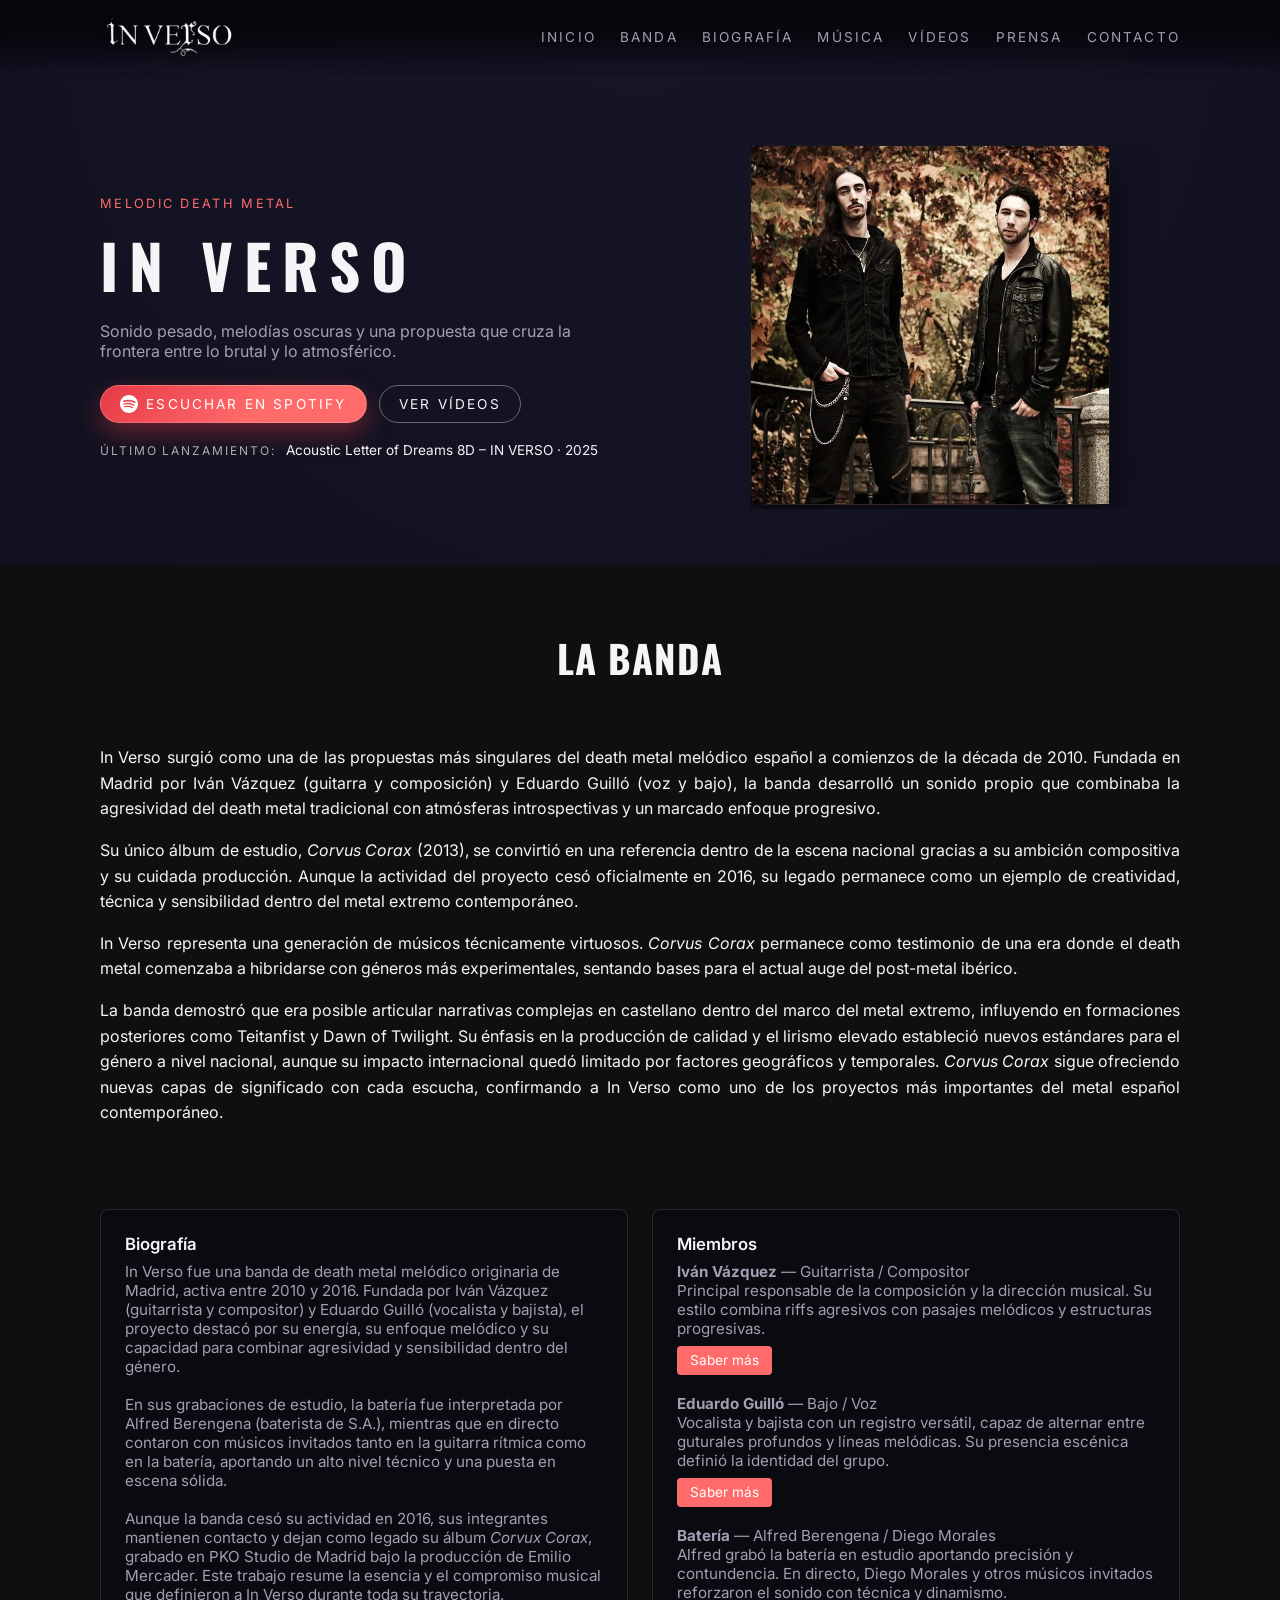
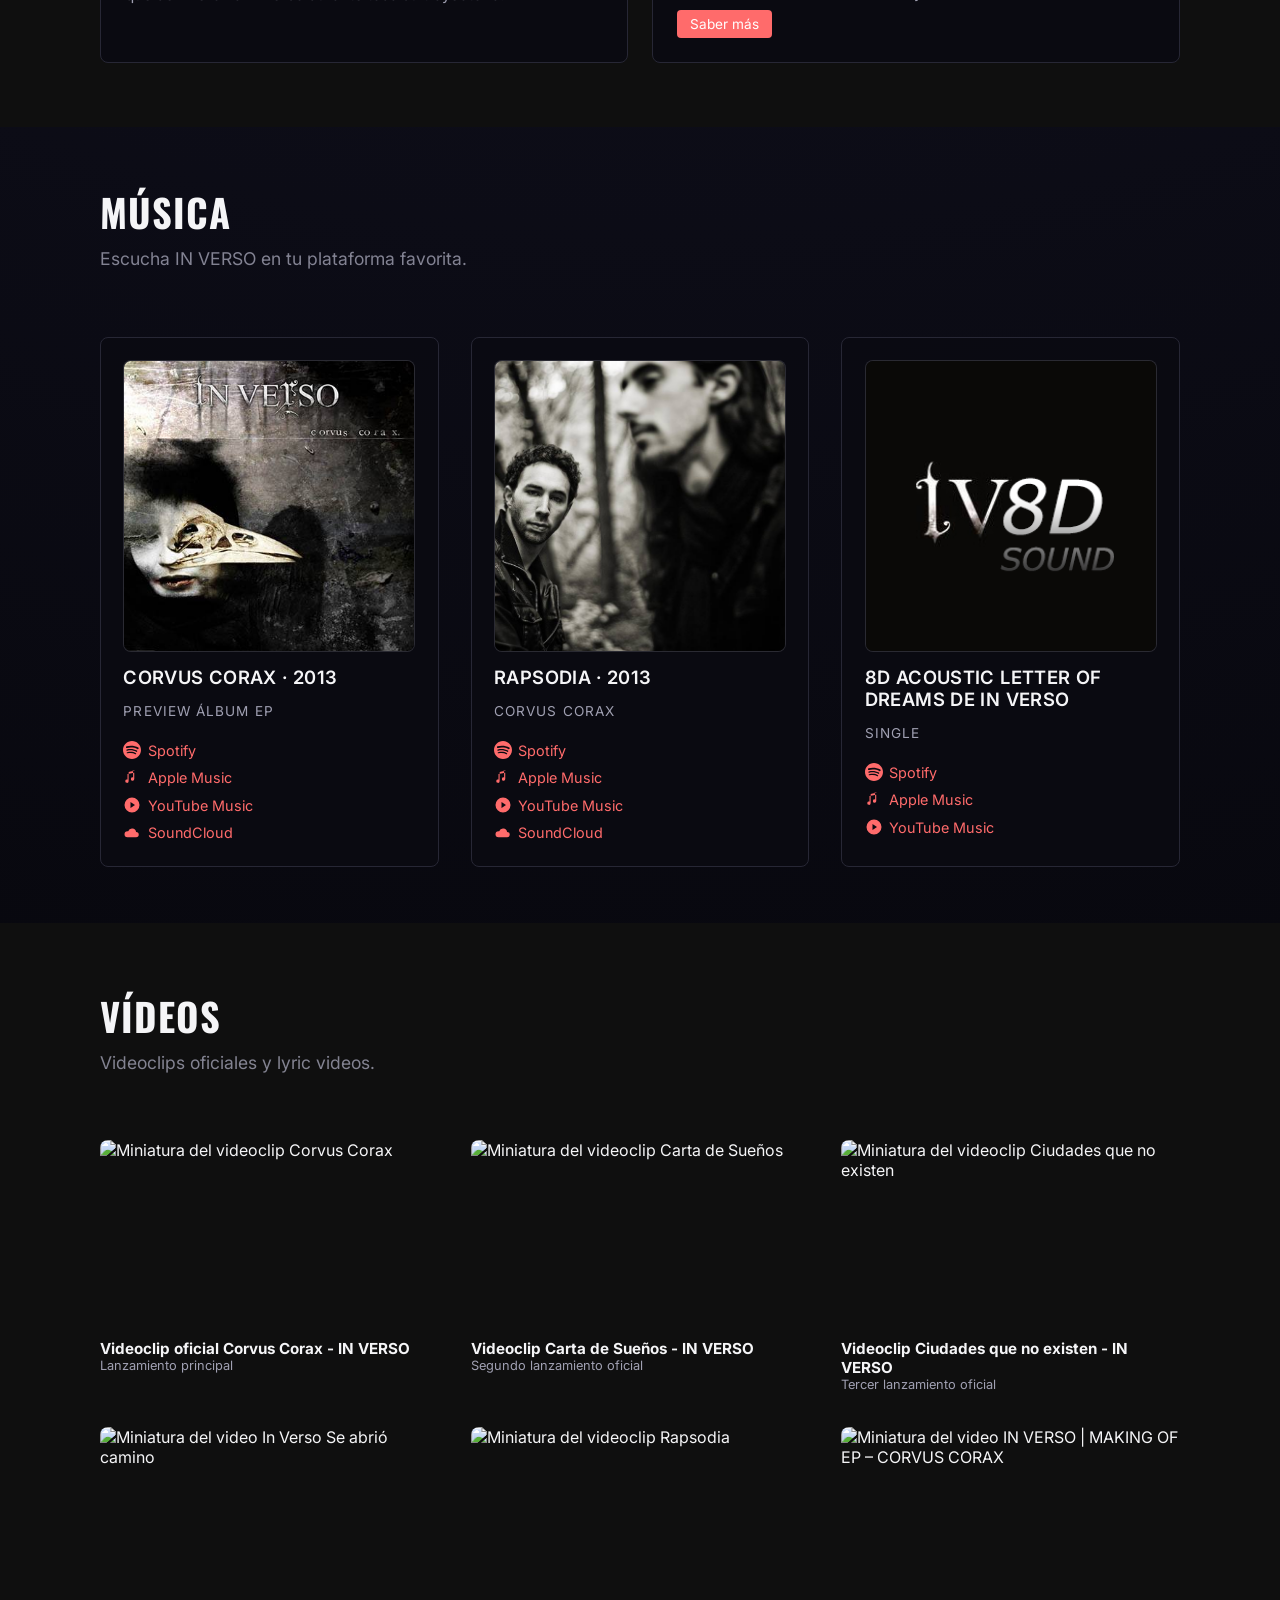
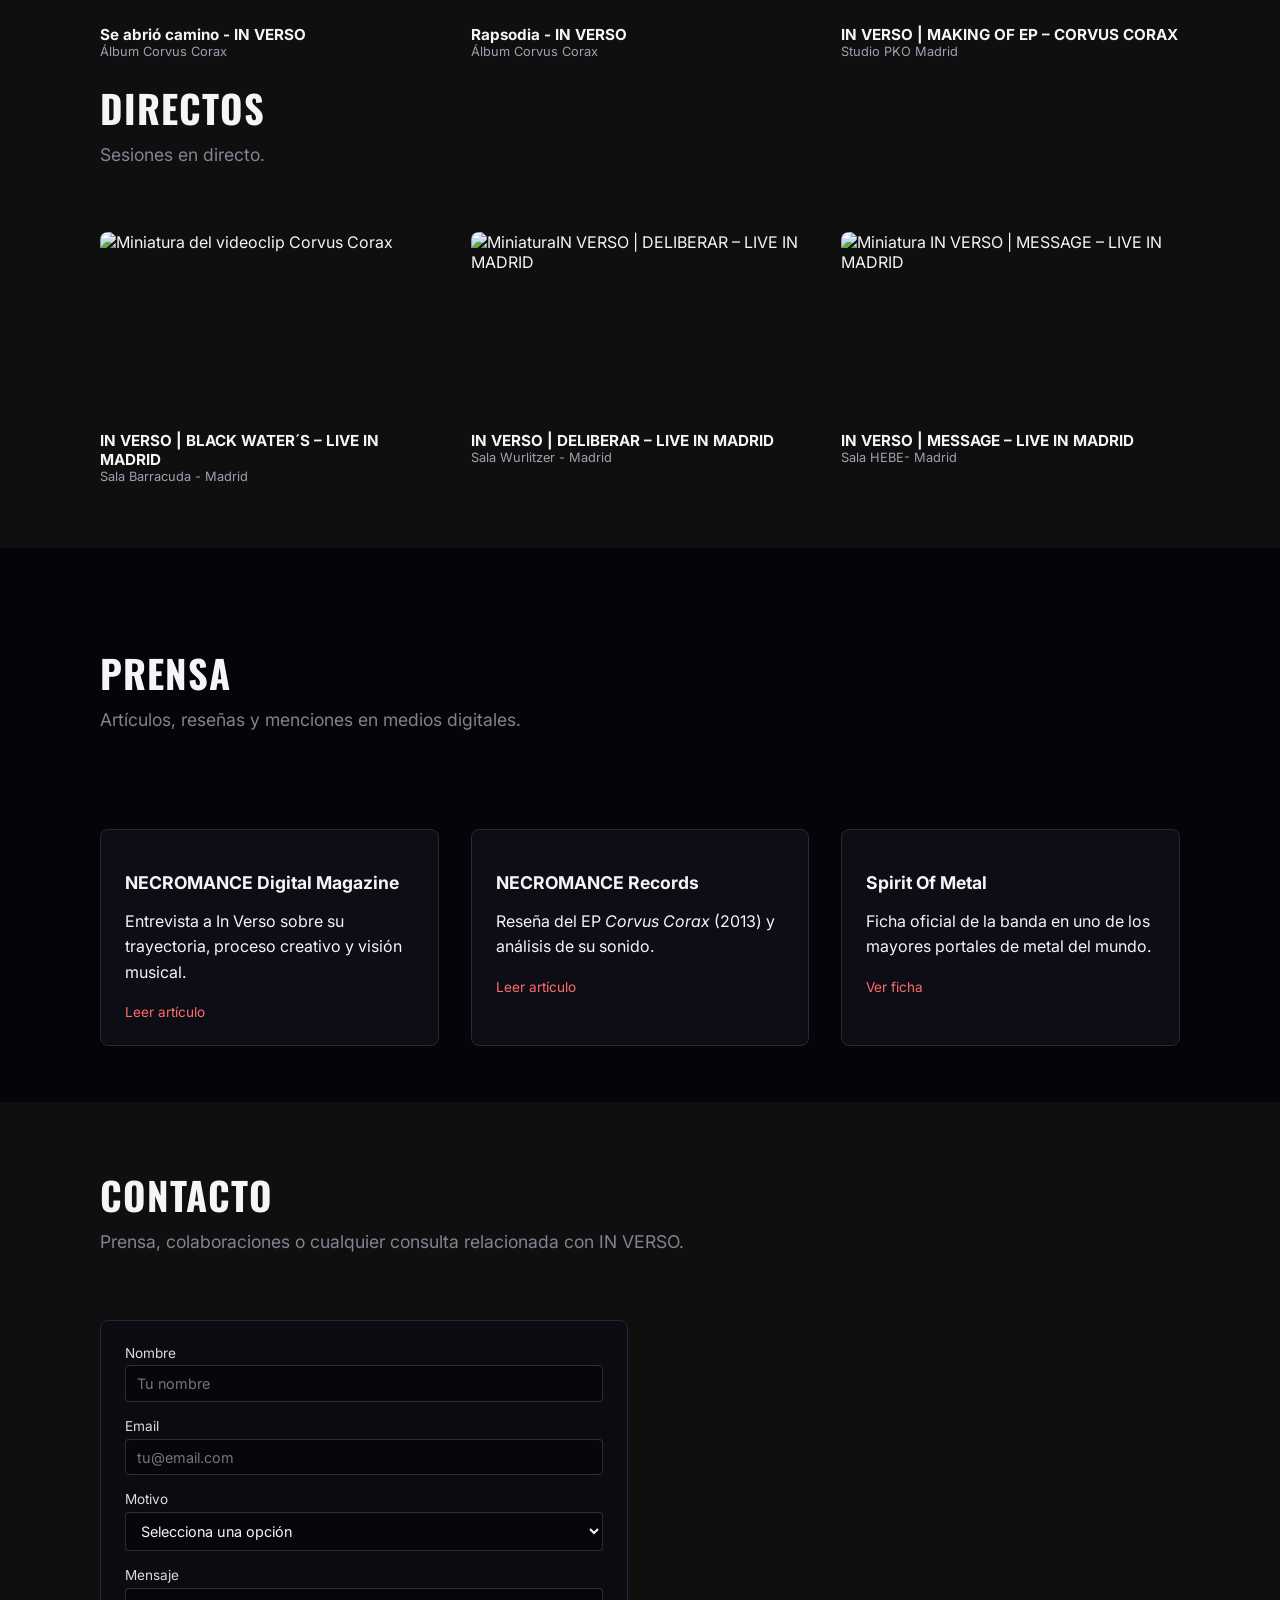
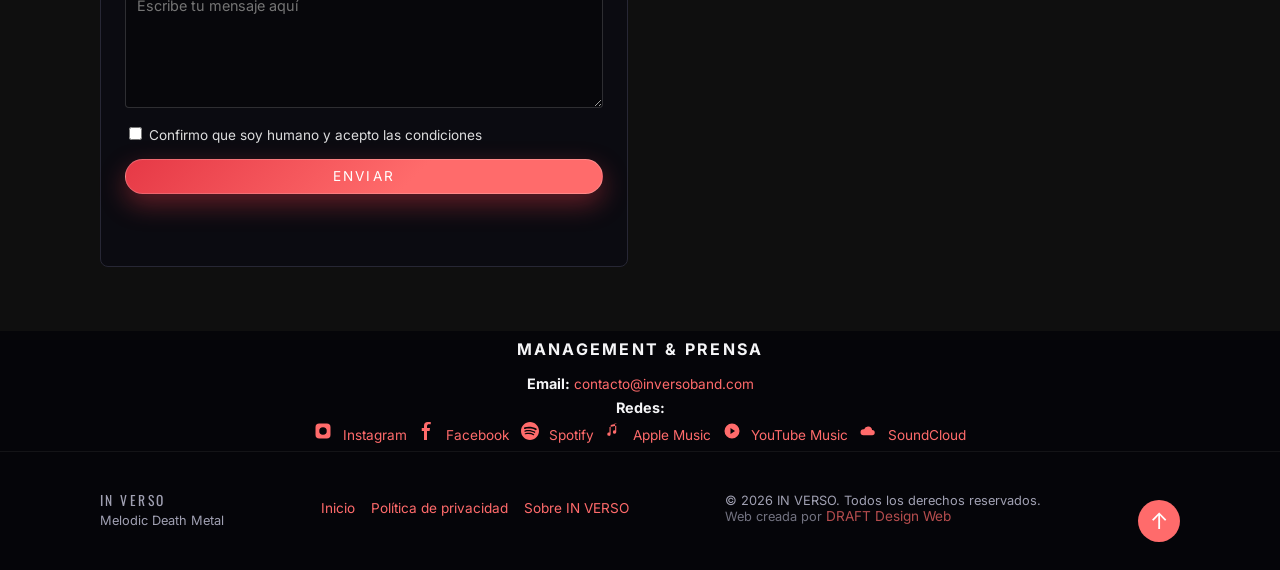
==== index.html @ 2edefed0 "form" ====
<!DOCTYPE html>
<html lang="es">

<head>
  <meta charset="UTF-8" />
  <!-- Favicon -->
  <link rel="icon" type="image/x-icon" href="favicon.ico" />
  <link rel="shortcut icon" href="images/favicon.ico" type="image/x-icon" />

  <meta name="viewport" content="width=device-width, initial-scale=1.0" />
  <title>IN VERSO | Melodic Death Metal</title>
  <meta name="description"
    content="IN VERSO es una banda de melodic death metal. Escucha su música, descubre sus vídeos y conoce a la banda." />

  <link rel="stylesheet" href="css/styles.css" />

  <!-- Fuentes -->
  <link rel="preconnect" href="https://fonts.googleapis.com" />
  <link rel="preconnect" href="https://fonts.gstatic.com" crossorigin />
  <link
    href="https://fonts.googleapis.com/css2?family=Oswald:wght@300;400;600&family=Inter:wght@300;400;500;700&display=swap"
    rel="stylesheet" />
</head>

<body>
  <header class="site-header">
    <div class="container site-header__inner">
      <a href="#top" class="site-header__logo">
        <img src="images/logo.png" alt="IN VERSO Logo" class="site-header__logo-img" />
      </a>

      <nav class="main-nav" aria-label="Navegación principal">
        <button class="main-nav__toggle" aria-expanded="false" aria-label="Abrir menú">
          <span class="main-nav__toggle-line"></span>
          <span class="main-nav__toggle-line"></span>
        </button>
        <ul class="main-nav__list">
          <li><a href="#home" class="main-nav__link">Inicio</a></li>
          <li><a href="#band" class="main-nav__link">Banda</a></li>
          <li><a href="#biografia" class="main-nav__link">Biografía</a></li>
          <li><a href="#music" class="main-nav__link">Música</a></li>
          <li><a href="#media" class="main-nav__link">Vídeos</a></li>
          <li><a href="#prensa" class="main-nav__link">Prensa</a></li>
          <li><a href="#contact" class="main-nav__link">Contacto</a></li>
        </ul>
      </nav>
    </div>
  </header>

  <!--barra de progreso-->
  <div id="progress-bar"></div>

  <main id="top">
    <!-- HERO -->
    <section id="home" class="hero">
      <div class="container hero__inner">
        <div class="hero__content">
          <p class="hero__kicker">Melodic Death Metal</p>
          <h1 class="hero__title">IN VERSO</h1>
          <p class="hero__subtitle">
            Sonido pesado, melodías oscuras y una propuesta que cruza la
            frontera entre lo brutal y lo atmosférico.
          </p>

          <div class="hero__actions">
            <a href="https://open.spotify.com/intl-es/album/3hwivkhpVZwyK7UWO0zmHZ" target="_blank"
              class="btn btn--primary">
              <svg xmlns="http://www.w3.org/2000/svg" width="18" height="18" viewBox="0 0 24 24" fill="currentColor"
                style="margin-right: 8px">
                <path
                  d="M12 0C5.373 0 0 5.373 0 12c0 6.628 5.373 12 12 12s12-5.372 12-12c0-6.627-5.373-12-12-12zm5.485 17.318a.747.747 0 0 1-1.027.248c-2.811-1.72-6.34-2.107-10.508-1.155a.748.748 0 1 1-.33-1.46c4.57-1.034 8.482-.588 11.64 1.32a.747.747 0 0 1 .225 1.047zm1.47-3.259a.935.935 0 0 1-1.285.31c-3.219-1.993-8.13-2.574-11.93-1.41a.935.935 0 1 1-.55-1.79c4.34-1.335 9.78-.695 13.47 1.57a.935.935 0 0 1 .295 1.32zm.13-3.396c-3.74-2.22-10.01-2.427-13.63-1.33a1.12 1.12 0 1 1-.66-2.14c4.19-1.29 11.12-1.04 15.39 1.52a1.12 1.12 0 0 1-1.1 1.95z" />
              </svg>
              Escuchar en Spotify
            </a>

            <a href="#media" class="btn btn--ghost">Ver vídeos</a>
          </div>

          <div class="hero__meta">
            <span class="hero__meta-label">Último lanzamiento:</span>
            <span class="hero__meta-value">Acoustic Letter of Dreams 8D – IN VERSO · 2025</span>
          </div>
        </div>

        <div class="hero__media" style="position: relative; overflow: hidden; display: inline-block">
          <div class="hero__placeholder" style="position: relative; display: inline-block">
            <img src="images/in-verso-corvus-banda.png" alt="Foto de la banda In.Verso Corvus" style="
                  width: 100%;
                  height: auto;
                  display: block;
                  transition: all 0.4s ease;
                  position: relative;
                  z-index: 2;
                " onmouseover="this.style.boxShadow='inset 0 0 120px 40px rgba(255,0,0,0.8)'"
              onmouseout="this.style.boxShadow='none'" />
          </div>
        </div>
      </div>
    </section>

    <!-- BANDA -->
    <section id="band" class="section section--alt">
      <div class="container section__inner">
        <header class="section__header">
          <h2 class="section__title">La banda</h2>
        </header>

        <div class="section__intro">
          <p>
            In Verso surgió como una de las propuestas más singulares del
            death metal melódico español a comienzos de la década de 2010.
            Fundada en Madrid por Iván Vázquez (guitarra y composición) y
            Eduardo Guilló (voz y bajo), la banda desarrolló un sonido propio
            que combinaba la agresividad del death metal tradicional con
            atmósferas introspectivas y un marcado enfoque progresivo.
          </p>

          <p>
            Su único álbum de estudio, <em>Corvus Corax</em> (2013), se
            convirtió en una referencia dentro de la escena nacional gracias a
            su ambición compositiva y su cuidada producción. Aunque la
            actividad del proyecto cesó oficialmente en 2016, su legado
            permanece como un ejemplo de creatividad, técnica y sensibilidad
            dentro del metal extremo contemporáneo.
          </p>

          <p>
            In Verso representa una generación de músicos técnicamente
            virtuosos. <em>Corvus Corax</em> permanece como testimonio de una
            era donde el death metal comenzaba a hibridarse con géneros más
            experimentales, sentando bases para el actual auge del post-metal
            ibérico.
          </p>

          <p>
            La banda demostró que era posible articular narrativas complejas
            en castellano dentro del marco del metal extremo, influyendo en
            formaciones posteriores como Teitanfist y Dawn of Twilight. Su
            énfasis en la producción de calidad y el lirismo elevado
            estableció nuevos estándares para el género a nivel nacional,
            aunque su impacto internacional quedó limitado por factores
            geográficos y temporales. <em>Corvus Corax</em> sigue ofreciendo
            nuevas capas de significado con cada escucha, confirmando a In
            Verso como uno de los proyectos más importantes del metal español
            contemporáneo.
          </p>
        </div>

        <div class="grid grid--2cols">
          <article id="biografia" class="card">
            <h3 class="card__title">Biografía</h3>
            <p class="card__text">
              In Verso fue una banda de death metal melódico originaria de
              Madrid, activa entre 2010 y 2016. Fundada por Iván Vázquez
              (guitarrista y compositor) y Eduardo Guilló (vocalista y
              bajista), el proyecto destacó por su energía, su enfoque
              melódico y su capacidad para combinar agresividad y sensibilidad
              dentro del género.
              <br /><br />
              En sus grabaciones de estudio, la batería fue interpretada por
              Alfred Berengena (baterista de S.A.), mientras que en directo
              contaron con músicos invitados tanto en la guitarra rítmica como
              en la batería, aportando un alto nivel técnico y una puesta en
              escena sólida.
              <br /><br />
              Aunque la banda cesó su actividad en 2016, sus integrantes
              mantienen contacto y dejan como legado su álbum
              <em>Corvux Corax</em>, grabado en PKO Studio de Madrid bajo la
              producción de Emilio Mercader. Este trabajo resume la esencia y
              el compromiso musical que definieron a In Verso durante toda su
              trayectoria.
            </p>
          </article>

          <article class="card">
            <h3 class="card__title">Miembros</h3>
            <ul class="card__list">
              <li>
                <strong>Iván Vázquez</strong> — Guitarrista / Compositor
                <br />
                <span class="card__text">
                  Principal responsable de la composición y la dirección musical. Su estilo combina riffs agresivos con
                  pasajes melódicos y estructuras progresivas.
                </span>
                <br />
                <a href="ivan_vazquez.html" class="btn-member">Saber más</a>
              </li>
              <br />

              <li>
                <strong>Eduardo Guilló</strong> — Bajo / Voz
                <br />
                <span class="card__text">
                  Vocalista y bajista con un registro versátil, capaz de alternar entre guturales profundos y líneas
                  melódicas. Su presencia escénica definió la identidad del grupo.
                </span>
                <br />
                <a href="edu.html" class="btn-member">Saber más</a>
              </li>
              <br />

              <li>
                <strong>Batería</strong> — Alfred Berengena / Diego Morales
                <br />
                <span class="card__text">
                  Alfred grabó la batería en estudio aportando precisión y contundencia. En directo, Diego Morales y
                  otros músicos invitados reforzaron el sonido con técnica y dinamismo.
                </span>
                <br />
                <a href="bateria.html" class="btn-member">Saber más</a>
              </li>

            </ul>
          </article>
        </div>
      </div>
    </section>

    <!-- MÚSICA -->
    <section id="music" class="section">
      <div class="container section__inner">
        <header class="section__header">
          <h2 class="section__title">Música</h2>
          <p class="section__subtitle">
            Escucha IN VERSO en tu plataforma favorita.
          </p>
        </header>

        <div class="grid grid--3cols">
          <article class="release-card">
            <!-- CANCIÓN 1-->
            <div class="release-card__cover">
              <img src="images/portada-corvus-corax- in-verso.jpg" alt="Portada del disco Corvus Corax de IN VERSO" />
            </div>

            <h3 class="release-card__title">Corvus Corax · 2013</h3>
            <p class="release-card__meta">Preview Álbum EP</p>

            <div class="release-card__actions">
              <!-- Spotify -->
              <a href="https://open.spotify.com/intl-es/album/3hwivkhpVZwyK7UWO0zmHZ" class="link" target="_blank">
                <span class="icon-wrapper">
                  <svg class="icon" viewBox="0 0 24 24">
                    <path
                      d="M12 0C5.373 0 0 5.373 0 12c0 6.628 5.373 12 12 12s12-5.372 12-12C24 5.373 18.627 0 12 0zm5.485 17.338a.748.748 0 01-1.03.246c-2.82-1.73-6.36-2.12-10.57-1.17a.75.75 0 11-.32-1.46c4.57-1 8.52-.57 11.66 1.36.36.22.48.69.26 1.02zm1.47-3.26a.94.94 0 01-1.29.31c-3.23-1.99-8.15-2.57-11.94-1.42a.94.94 0 11-.54-1.8c4.3-1.29 9.77-.64 13.39 1.61.44.27.58.85.29 1.3zm.13-3.45c-3.76-2.23-10-2.43-13.63-1.34a1.13 1.13 0 11-.66-2.16c4.2-1.28 11.2-1.04 15.57 1.57a1.13 1.13 0 01-1.28 1.93z" />
                  </svg>
                </span>
                Spotify
              </a>

              <!-- Apple Music -->
              <a href="https://music.apple.com/us/artist/in-verso/1802055087" class="link" target="_blank">
                <span class="icon-wrapper">
                  <svg class="icon" viewBox="0 0 24 24">
                    <path
                      d="M16.365 2.01l-7.5 1.5A1.5 1.5 0 007.5 5v11.25a2.25 2.25 0 11-1.5-2.122V6.75l9-1.8v8.4a2.25 2.25 0 11-1.5-2.122V3.51a1.5 1.5 0 00-1.135-1.5z" />
                  </svg>
                </span>
                Apple Music
              </a>

              <!-- YouTube Music -->
              <a href="https://music.youtube.com/playlist?list=OLAK5uy_kYlCcQ8ymZlp7gZWbULbIE9ZDs91KsW9U" class="link"
                target="_blank">
                <span class="icon-wrapper">
                  <svg class="icon" viewBox="0 0 24 24">
                    <path d="M12 2a10 10 0 100 20 10 10 0 000-20zm-2 6l6 4-6 4V8z" />
                  </svg>
                </span>
                YouTube Music
              </a>

              <!-- SoundCloud -->
              <a href="https://soundcloud.com/grupo_in_verso/in-verso-rapsodia" class="link" target="_blank">
                <span class="icon-wrapper">
                  <svg class="icon" viewBox="0 0 24 24">
                    <path
                      d="M17.5 10.5a3.5 3.5 0 013.5 3.5 3.5 3.5 0 01-3.5 3.5H6a4 4 0 010-8c.3 0 .6.03.9.1A5.5 5.5 0 0117.5 10.5z" />
                  </svg>
                </span>
                SoundCloud
              </a>
            </div>
          </article>

          <article class="release-card">
            <!-- CANCIÓN 2-->
            <div class="release-card__cover">
              <img src="images/ivan-vazquez-eduardo-in-verso.jpg"
                alt="Single Rapsosia del disco Corvus Corax de IN VERSO" />
            </div>

            <h3 class="release-card__title">Rapsodia · 2013</h3>
            <p class="release-card__meta">Corvus Corax</p>

            <div class="release-card__actions">
              <!-- Spotify -->
              <a href="https://open.spotify.com/intl-es/track/4R0SOxxMm6lFeaJ2IMDm3C" class="link" target="_blank">
                <span class="icon-wrapper">
                  <svg class="icon" viewBox="0 0 24 24">
                    <path
                      d="M12 0C5.373 0 0 5.373 0 12c0 6.628 5.373 12 12 12s12-5.372 12-12C24 5.373 18.627 0 12 0zm5.485 17.338a.748.748 0 01-1.03.246c-2.82-1.73-6.36-2.12-10.57-1.17a.75.75 0 11-.32-1.46c4.57-1 8.52-.57 11.66 1.36.36.22.48.69.26 1.02zm1.47-3.26a.94.94 0 01-1.29.31c-3.23-1.99-8.15-2.57-11.94-1.42a.94.94 0 11-.54-1.8c4.3-1.29 9.77-.64 13.39 1.61.44.27.58.85.29 1.3zm.13-3.45c-3.76-2.23-10-2.43-13.63-1.34a1.13 1.13 0 11-.66-2.16c4.2-1.28 11.2-1.04 15.57 1.57a1.13 1.13 0 01-1.28 1.93z" />
                  </svg>
                </span>
                Spotify
              </a>

              <!-- Apple Music -->
              <a href="https://music.apple.com/us/song/rapsodia/1802055892" class="link" target="_blank">
                <span class="icon-wrapper">
                  <svg class="icon" viewBox="0 0 24 24">
                    <path
                      d="M16.365 2.01l-7.5 1.5A1.5 1.5 0 007.5 5v11.25a2.25 2.25 0 11-1.5-2.122V6.75l9-1.8v8.4a2.25 2.25 0 11-1.5-2.122V3.51a1.5 1.5 0 00-1.135-1.5z" />
                  </svg>
                </span>
                Apple Music
              </a>

              <!-- YouTube Music -->
              <a href="https://music.youtube.com/watch?v=m11gH1QtBFE" class="link" target="_blank">
                <span class="icon-wrapper">
                  <svg class="icon" viewBox="0 0 24 24">
                    <path d="M12 2a10 10 0 100 20 10 10 0 000-20zm-2 6l6 4-6 4V8z" />
                  </svg>
                </span>
                YouTube Music
              </a>

              <!-- SoundCloud -->
              <a href="https://soundcloud.com/grupo_in_verso/in-verso-rapsodia" class="link" target="_blank">
                <span class="icon-wrapper">
                  <svg class="icon" viewBox="0 0 24 24">
                    <path
                      d="M17.5 10.5a3.5 3.5 0 013.5 3.5 3.5 3.5 0 01-3.5 3.5H6a4 4 0 010-8c.3 0 .6.03.9.1A5.5 5.5 0 0117.5 10.5z" />
                  </svg>
                </span>
                SoundCloud
              </a>
            </div>
          </article>

          <article class="release-card">
            <!-- CANCIÓN 3-->
            <div class="release-card__cover">
              <img src="images/iv_logo8d.png" alt="Portada del single 8D Acoustic Letter of Dreams de IN VERSO" />
            </div>

            <h3 class="release-card__title">
              8D Acoustic Letter of Dreams de IN VERSO
            </h3>
            <p class="release-card__meta">Single</p>

            <div class="release-card__actions">
              <!-- Spotify -->
              <a href="https://open.spotify.com/intl-es/track/75C3pSkxLBH7tBHppgAuDI" class="link" target="_blank">
                <span class="icon-wrapper">
                  <svg class="icon" viewBox="0 0 24 24">
                    <path
                      d="M12 0C5.373 0 0 5.373 0 12c0 6.628 5.373 12 12 12s12-5.372 12-12C24 5.373 18.627 0 12 0zm5.485 17.338a.748.748 0 01-1.03.246c-2.82-1.73-6.36-2.12-10.57-1.17a.75.75 0 11-.32-1.46c4.57-1 8.52-.57 11.66 1.36.36.22.48.69.26 1.02zm1.47-3.26a.94.94 0 01-1.29.31c-3.23-1.99-8.15-2.57-11.94-1.42a.94.94 0 11-.54-1.8c4.3-1.29 9.77-.64 13.39 1.61.44.27.58.85.29 1.3zm.13-3.45c-3.76-2.23-10-2.43-13.63-1.34a1.13 1.13 0 11-.66-2.16c4.2-1.28 11.2-1.04 15.57 1.57a1.13 1.13 0 01-1.28 1.93z" />
                  </svg>
                </span>
                Spotify
              </a>

              <!-- Apple Music -->
              <a href="https://music.apple.com/us/song/carta-de-sue%C3%B1os-acoustic-bonus-track/1802055900"
                class="link" target="_blank">
                <span class="icon-wrapper">
                  <svg class="icon" viewBox="0 0 24 24">
                    <path
                      d="M16.365 2.01l-7.5 1.5A1.5 1.5 0 007.5 5v11.25a2.25 2.25 0 11-1.5-2.122V6.75l9-1.8v8.4a2.25 2.25 0 11-1.5-2.122V3.51a1.5 1.5 0 00-1.135-1.5z" />
                  </svg>
                </span>
                Apple Music
              </a>

              <!-- YouTube Music -->
              <a href="https://music.youtube.com/watch?v=lQgCdeG4YuA" class="link" target="_blank">
                <span class="icon-wrapper">
                  <svg class="icon" viewBox="0 0 24 24">
                    <path d="M12 2a10 10 0 100 20 10 10 0 000-20zm-2 6l6 4-6 4V8z" />
                  </svg>
                </span>
                YouTube Music
              </a>
            </div>
          </article>
        </div>
      </div>
    </section>

    <!-- VÍDEOS -->
    <section id="media" class="section section--alt">
      <div class="container section__inner">
        <header class="section__header">
          <h2 class="section__title">Vídeos</h2>
          <p class="section__subtitle">
            Videoclips oficiales y lyric videos.
          </p>
        </header>

        <div class="grid grid--3cols">
          <!-- Videoclip 1 -->
          <article class="video-card">
            <div class="video-card__thumb">
              <a href="https://www.youtube.com/watch?v=Hf5fUL0aB7c" target="_blank">
                <img src="https://img.youtube.com/vi/Hf5fUL0aB7c/hqdefault.jpg"
                  alt="Miniatura del videoclip Corvus Corax" class="video-thumb__image" />
              </a>
            </div>
            <h3 class="video-card__title">
              Videoclip oficial Corvus Corax - IN VERSO
            </h3>
            <p class="video-card__meta">Lanzamiento principal</p>
          </article>

          <!-- Videoclip 2 -->
          <article class="video-card">
            <div class="video-card__thumb">
              <a href="https://www.youtube.com/watch?v=XZCoJOVBIs0" target="_blank">
                <img src="https://img.youtube.com/vi/XZCoJOVBIs0/hqdefault.jpg"
                  alt="Miniatura del videoclip Carta de Sueños" class="video-thumb__image" />
              </a>
            </div>
            <h3 class="video-card__title">
              Videoclip Carta de Sueños - IN VERSO
            </h3>
            <p class="video-card__meta">Segundo lanzamiento oficial</p>
          </article>

          <!-- Videoclip 3 -->
          <article class="video-card">
            <div class="video-card__thumb">
              <a href="https://www.youtube.com/watch?v=lThHrQ-2cNI" target="_blank">
                <img src="https://img.youtube.com/vi/lThHrQ-2cNI/hqdefault.jpg"
                  alt="Miniatura del videoclip Ciudades que no existen" class="video-thumb__image" />
              </a>
            </div>
            <h3 class="video-card__title">
              Videoclip Ciudades que no existen - IN VERSO
            </h3>
            <p class="video-card__meta">Tercer lanzamiento oficial</p>
          </article>
        </div>


        <div class="grid grid--3cols">
          <!-- Videoclip 4 -->
          <article class="video-card">
            <div class="video-card__thumb">
              <a href="https://youtu.be/d7vHeMxbZQ4" target="_blank">
                <img src="https://img.youtube.com/vi/d7vHeMxbZQ4/hqdefault.jpg"
                  alt="Miniatura del video In Verso Se abrió camino" class="video-thumb__image" />
              </a>
            </div>
            <h3 class="video-card__title">
              Se abrió camino - IN VERSO
            </h3>
            <p class="video-card__meta">Álbum Corvus Corax</p>
          </article>

          <!-- Videoclip 5 -->
          <article class="video-card">
            <div class="video-card__thumb">
              <a href="https://youtu.be/s47f_G9g20c" target="_blank">
                <img src="https://img.youtube.com/vi/s47f_G9g20c/hqdefault.jpg" alt="Miniatura del videoclip Rapsodia"
                  class="video-thumb__image" />
              </a>
            </div>
            <h3 class="video-card__title">
              Rapsodia - IN VERSO
            </h3>
            <p class="video-card__meta">Álbum Corvus Corax</p>
          </article>

          <!-- Videoclip 6 -->
          <article class="video-card">
            <div class="video-card__thumb">
              <a href="https://youtu.be/LtADXBo4yps" target="_blank">
                <img src="https://img.youtube.com/vi/LtADXBo4yps/hqdefault.jpg"
                  alt="Miniatura del video IN VERSO | MAKING OF EP – CORVUS CORAX" class="video-thumb__image" />
              </a>
            </div>
            <h3 class="video-card__title">
              IN VERSO | MAKING OF EP – CORVUS CORAX
            </h3>
            <p class="video-card__meta">Studio PKO Madrid</p>
          </article>
        </div>



      </div>

      <br>
      <div class="container section__inner">
        <header class="section__header">
          <h2 class="section__title">Directos</h2>
          <p class="section__subtitle">
            Sesiones en directo.
          </p>
        </header>

        <div class="grid grid--3cols">
          <!-- Directo 1 -->
          <article class="video-card">
            <div class="video-card__thumb">
              <a href="https://youtu.be/bD2fxv6Fbyg" target="_blank">
                <img src="https://img.youtube.com/vi/bD2fxv6Fbyg/hqdefault.jpg"
                  alt="Miniatura del videoclip Corvus Corax" class="video-thumb__image" />
              </a>
            </div>
            <h3 class="video-card__title">
              IN VERSO | BLACK WATER´S – LIVE IN MADRID
            </h3>
            <p class="video-card__meta">Sala Barracuda - Madrid</p>
          </article>

          <!-- Directo 2 -->
          <article class="video-card">
            <div class="video-card__thumb">
              <a href="https://youtu.be/FqiDmPvHDBk" target="_blank">
                <img src="https://img.youtube.com/vi/FqiDmPvHDBk/hqdefault.jpg"
                  alt="MiniaturaIN VERSO | DELIBERAR – LIVE IN MADRID" class="video-thumb__image" />
              </a>
            </div>
            <h3 class="video-card__title">
              IN VERSO | DELIBERAR – LIVE IN MADRID
            </h3>
            <p class="video-card__meta">Sala Wurlitzer - Madrid</p>
          </article>

          <!-- Videoclip 3 -->
          <article class="video-card">
            <div class="video-card__thumb">
              <a href="https://youtu.be/hR7BsNbzYKU" target="_blank">
                <img src="https://img.youtube.com/vi/hR7BsNbzYKU/hqdefault.jpg"
                  alt="Miniatura IN VERSO | MESSAGE – LIVE IN MADRID" class="video-thumb__image" />
              </a>
            </div>
            <h3 class="video-card__title">
              IN VERSO | MESSAGE – LIVE IN MADRID
            </h3>
            <p class="video-card__meta">Sala HEBE- Madrid</p>
          </article>
        </div>
      </div>

    </section>

    <BR></BR>

    <!-- PRENSA -->
    <section id="prensa" class="section">
      <div class="container section__inner">

        <header class="section__header">
          <h2 class="section__title">Prensa</h2>
          <p class="section__subtitle">
            Artículos, reseñas y menciones en medios digitales.
          </p>
        </header>

        <div class="press-list">

          <article class="press-item">
            <h3 class="press-item__title">NECROMANCE Digital Magazine</h3>
            <p class="press-item__text">
              Entrevista a In Verso sobre su trayectoria, proceso creativo y visión musical.
            </p>
            <a href="https://necromance.eu/in-verso-esp-entrevista/" target="_blank" class="link">
              Leer artículo
            </a>
          </article>

          <article class="press-item">
            <h3 class="press-item__title">NECROMANCE Records</h3>
            <p class="press-item__text">
              Reseña del EP <em>Corvus Corax</em> (2013) y análisis de su sonido.
            </p>
            <a href="https://necromance.eu/in-verso-esp-corvus-corax-cd-ep-2013-autofinanciado/" target="_blank"
              class="link">
              Leer artículo
            </a>
          </article>

          <article class="press-item">
            <h3 class="press-item__title">Spirit Of Metal</h3>
            <p class="press-item__text">
              Ficha oficial de la banda en uno de los mayores portales de metal del mundo.
            </p>
            <a href="https://www.spirit-of-metal.com/es/band/In_Verso" target="_blank" class="link">
              Ver ficha
            </a>
          </article>

        </div>

      </div>
    </section>


    <!-- CONTACTO -->
    <section id="contact" class="section section--alt">
      <div class="container section__inner">
        <header class="section__header">
          <h2 class="section__title">Contacto</h2>
          <p class="section__subtitle">
            Prensa, colaboraciones o cualquier consulta relacionada con IN VERSO.
          </p>
        </header>

        <div class="grid grid--2cols">

          <!-- COLUMNA 1: FORMULARIO -->
          <form id="contact-form" class="form" onsubmit="event.preventDefault(); sendEmailJS();">

            <!-- Honeypot real -->
            <input type="text" name="website" id="website" style="display:none !important">

            <!-- Campo anti‑bot JS (nombre corregido) -->
            <input type="hidden" id="human-check" name="human_check" />

            <div class="form__group">
              <label for="name" class="form__label">Nombre</label>
              <input type="text" id="name" name="from_name" class="form__input" placeholder="Tu nombre" required />
            </div>

            <div class="form__group">
              <label for="email" class="form__label">Email</label>
              <input type="email" id="email" name="from_email" class="form__input" placeholder="tu@email.com"
                required />
            </div>

            <div class="form__group">
              <label for="reason" class="form__label">Motivo</label>
              <select id="reason" name="reason" class="form__input">
                <option value="">Selecciona una opción</option>
                <option value="Prensa / Media">Prensa / Media</option>
                <option value="Colaboraciones">Colaboraciones</option>
                <option value="Otros">Otros</option>
              </select>
            </div>

            <div class="form__group">
              <label for="message" class="form__label">Mensaje</label>
              <textarea id="message" name="message" class="form__input form__input--textarea" rows="4"
                placeholder="Escribe tu mensaje aquí"></textarea>
            </div>

            <!-- CHECKBOX HUMANO -->
            <div class="form__group">
              <label class="form__label">
                <input type="checkbox" id="human-verify" name="human_verify" required />
                Confirmo que soy humano y acepto las condiciones
              </label>
            </div>

            <button type="submit" class="btn btn--primary">Enviar</button>
            <p id="form-message" class="form-message"></p>
          </form>

          <!-- EMAILJS -->
          <script src="https://cdn.emailjs.com/dist/email.min.js"></script>

          <!-- reCAPTCHA v3 -->
          <script
            src="https://www.google.com/recaptcha/api.js?render=6LfSJ_4sAAAAANVq0GMaam5SbRum9gNCoyqgChmU"></script>

          <script>
            // Inicializar EmailJS con tu PUBLIC KEY
            emailjs.init("epS2IDJP9nJDy8mkB");

            // Activar campo anti‑bot JS
            document.getElementById("human-check").value = "ok";

            function sendEmailJS() {
              const form = document.getElementById("contact-form");
              const msg = document.getElementById("form-message");
              const submitBtn = form.querySelector('button[type="submit"]');

              // Honeypot
              if (form.website.value !== "") return;

              // JS anti-bot
              if (form["human_check"].value !== "ok") return;

              // Checkbox humano
              if (!document.getElementById("human-verify").checked) {
                msg.textContent = "Debes confirmar que eres humano.";
                msg.style.color = "red";
                return;
              }

              submitBtn.disabled = true;
              submitBtn.textContent = "Validando...";
              msg.textContent = "";

              // Ejecutar reCAPTCHA v3
              grecaptcha.ready(function () {
                grecaptcha.execute("6LfSJ_4sAAAAANVq0GMaam5SbRum9gNCoyqgChmU", { action: "submit" })
                  .then(function (token) {

                    // Añadir token al formulario
                    let tokenInput = form.querySelector('input[name="g-recaptcha-response"]');
                    if (!tokenInput) {
                      tokenInput = document.createElement("input");
                      tokenInput.type = "hidden";
                      tokenInput.name = "g-recaptcha-response";
                      form.appendChild(tokenInput);
                    }
                    tokenInput.value = token;

                    // Enviar EmailJS
                    submitBtn.textContent = "Enviando...";

                    emailjs.sendForm("service_1yyeych", "template_wa8llkc", form)
                      .then(() => {
                        msg.textContent = "Mensaje enviado correctamente. ¡Gracias!";
                        msg.style.color = "green";
                        form.reset();
                        submitBtn.disabled = false;
                        submitBtn.textContent = "Enviar";

                        // Reactivar campo anti‑bot
                        document.getElementById("human-check").value = "ok";
                      })
                      .catch(() => {
                        msg.textContent = "Ha ocurrido un error al enviar el mensaje.";
                        msg.style.color = "red";
                        submitBtn.disabled = false;
                        submitBtn.textContent = "Enviar";
                      });
                  });
              });
            }
          </script>



        </div>
      </div>
    </section>




    <div class="contact-info">
      <h3 class="contact-info__title">Management &amp; prensa</h3>

      <p class="contact-info__item">
        <strong>Email:</strong>
        <a href="mailto:contacto@inversoband.com" class="link">contacto@inversoband.com</a>
      </p>

      <p class="contact-info__item"><strong>Redes:</strong></p>

      <ul class="contact-info__social">
        <!-- Instagram -->
        <li>
          <a href="https://www.instagram.com/inversodeathmetalband/" class="link" target="_blank">
            <span class="icon-wrapper">
              <svg class="icon" viewBox="0 0 24 24">
                <path
                  d="M7 2h10a5 5 0 015 5v10a5 5 0 01-5 5H7a5 5 0 01-5-5V7a5 5 0 015-5zm5 5a5 5 0 100 10 5 5 0 000-10zm6.5-.75a1.25 1.25 0 11-2.5 0 1.25 1.25 0 012.5 0z" />
              </svg>
            </span>
            Instagram
          </a>
        </li>

        <!-- Facebook -->
        <li>
          <a href="https://www.facebook.com/INVERSOBAND/" class="link" target="_blank">
            <span class="icon-wrapper">
              <svg class="icon" viewBox="0 0 24 24">
                <path d="M13 3h4V0h-4a5 5 0 00-5 5v3H5v4h3v12h4V12h3.5l.5-4H12V5a1 1 0 011-1z" />
              </svg>
            </span>
            Facebook
          </a>
        </li>

        <!-- Spotify -->
        <li>
          <a href="https://open.spotify.com/intl-es/album/3hwivkhpVZwyK7UWO0zmHZ" class="link" target="_blank">
            <span class="icon-wrapper">
              <svg class="icon" viewBox="0 0 24 24">
                <path
                  d="M12 0C5.37 0 0 5.37 0 12s5.37 12 12 12 12-5.37 12-12S18.63 0 12 0zm5.52 17.35a.75.75 0 01-1.03.25c-2.82-1.73-6.37-2.12-10.57-1.17a.75.75 0 11-.32-1.46c4.57-1.01 8.52-.57 11.66 1.36.36.22.48.69.26 1.02zm1.47-3.26a.94.94 0 01-1.29.31c-3.23-1.99-8.15-2.57-11.94-1.42a.94.94 0 11-.54-1.8c4.3-1.29 9.77-.64 13.39 1.61.44.27.58.85.29 1.3zm.13-3.45c-3.76-2.23-10-2.43-13.63-1.34a1.13 1.13 0 11-.66-2.16c4.2-1.28 11.2-1.04 15.57 1.57a1.13 1.13 0 01-1.28 1.93z" />
              </svg>
            </span>
            Spotify
          </a>
        </li>

        <!-- Apple Music -->
        <li>
          <a href="https://music.apple.com/us/artist/in-verso/1802055087" class="link" target="_blank">
            <span class="icon-wrapper">
              <svg class="icon" viewBox="0 0 24 24">
                <path
                  d="M16.365 2.01l-7.5 1.5A1.5 1.5 0 007.5 5v11.25a2.25 2.25 0 11-1.5-2.122V6.75l9-1.8v8.4a2.25 2.25 0 11-1.5-2.122V3.51a1.5 1.5 0 00-1.135-1.5z" />
              </svg>
            </span>
            Apple Music
          </a>
        </li>

        <!-- YouTube Music -->
        <li>
          <a href="https://music.youtube.com/playlist?list=OLAK5uy_kYlCcQ8ymZlp7gZWbULbIE9ZDs91KsW9U" class="link"
            target="_blank">
            <span class="icon-wrapper">
              <svg class="icon" viewBox="0 0 24 24">
                <path d="M12 2a10 10 0 100 20 10 10 0 000-20zm-2 6l6 4-6 4V8z" />
              </svg>
            </span>
            YouTube Music
          </a>
        </li>

        <!-- SoundCloud -->
        <li>
          <a href="https://soundcloud.com/grupo_in_verso/in-verso-rapsodia" class="link" target="_blank">
            <span class="icon-wrapper">
              <svg class="icon" viewBox="0 0 24 24">
                <path
                  d="M17.5 10.5a3.5 3.5 0 013.5 3.5 3.5 3.5 0 01-3.5 3.5H6a4 4 0 010-8c.3 0 .6.03.9.1A5.5 5.5 0 0117.5 10.5z" />
              </svg>
            </span>
            SoundCloud
          </a>
        </li>
      </ul>
    </div>
    </div>
    </div>
    </section>
  </main>

  <!-- FOOTER -->
  <footer class="site-footer">
    <div class="container site-footer__inner">
      <a href="#top" class="site-footer__brand site-footer__brand--link">
        <span class="site-footer__logo">IN VERSO</span>
        <span class="site-footer__meta">Melodic Death Metal</span>
      </a>

      <div class="site-footer__links">
        <a href="#top" class="link">Inicio</a>
        <a href="privacidad.html" class="link">Política de privacidad</a>
        <a href="sobre-in-verso.html" class="link">Sobre IN VERSO</a>
      </div>

      <div class="site-footer__copy">
        © <span id="year"></span> IN VERSO. Todos los derechos reservados.
        <br />
        <small class="site-footer__credits">
          Web creada por
          <a href="https://draftdesignweb.com" class="link" target="_blank">
            DRAFT Design Web
          </a>
        </small>
      </div>
      <!-- BOTÓN SUBIR ARRIBA --> <a href="#top" class="back-to-top" aria-label="Subir arriba"> ↑ </a>
    </div>
  </footer>

  <!-- SCRIPT -->
  <script>
    document.getElementById("year").textContent = new Date().getFullYear();

    const navToggle = document.querySelector(".main-nav__toggle");
    const navList = document.querySelector(".main-nav__list");

    if (navToggle && navList) {
      navToggle.addEventListener("click", () => {
        const expanded = navToggle.getAttribute("aria-expanded") === "true";
        navToggle.setAttribute("aria-expanded", String(!expanded));
        navList.classList.toggle("main-nav__list--open");
      });
    }
  </script>

  <!--barra de progreso-->
  <script>
    window.addEventListener("scroll", () => {
      const scrollTop = window.scrollY;
      const docHeight = document.body.scrollHeight - window.innerHeight;
      const progress = (scrollTop / docHeight) * 100;
      document.getElementById("progress-bar").style.width = progress + "%";
    });
  </script>

</body>

</html>
---- css/styles.css ----
/* 
   ============================
   Variables y configuración
   ============================
*/

:root {
  /* Colores base */
  --color-bg: #050509;
  --color-bg-alt: #0b0b12;
  --color-surface: #15151f;
  --color-accent: #e63946;
  --color-accent-soft: #ff6b6b;
  --color-border: #272735;
  --color-text: #f5f5f7;
  --color-text-muted: #a0a0b2;

  /* Tipografía */
  --font-sans:
    "Inter", system-ui, -apple-system, BlinkMacSystemFont, "Segoe UI",
    sans-serif;
  --font-display: "Oswald", system-ui, sans-serif;

  /* Layout */
  --container-width: 1120px;
  --spacing-xs: 0.5rem;
  --spacing-sm: 0.75rem;
  --spacing-md: 1.25rem;
  --spacing-lg: 2rem;
  --spacing-xl: 3.5rem;

  /* Bordes y sombras */
  --radius-sm: 4px;
  --radius-md: 8px;
  --radius-lg: 16px;
  --shadow-soft: 0 18px 40px rgba(0, 0, 0, 0.55);

  /* Transiciones */
  --transition-fast: 0.18s ease-out;
  --transition-normal: 0.25s ease;
}

/* 
   ============================
   Reset básico
   ============================
*/

*,
*::before,
*::after {
  box-sizing: border-box;
}

html {
  font-size: 16px;
  scroll-behavior: smooth;
}

body {
  margin: 0;
  font-family: var(--font-sans);
  background: radial-gradient(circle at top, #151527 0, #050509 60%);
  color: var(--color-text);
  -webkit-font-smoothing: antialiased;
}

img {
  max-width: 100%;
  display: block;
}

a {
  color: inherit;
  text-decoration: none;
}

button,
input,
select,
textarea {
  font-family: inherit;
}

/* 
   ============================
   Utilidades
   ============================
*/

.container {
  max-width: var(--container-width);
  margin: 0 auto;
  padding: 0 1.25rem;
}

/* 
   ============================
   Header & navegación
   ============================
*/

.site-header {
  position: sticky;
  top: 0;
  z-index: 10;
  backdrop-filter: blur(16px);
  background: linear-gradient(
    to bottom,
    rgba(5, 5, 9, 0.94),
    rgba(5, 5, 9, 0.8),
    transparent
  );
  border-bottom: 1px solid rgba(255, 255, 255, 0.04);
}

.site-header__inner {
  display: flex;
  align-items: center;
  justify-content: space-between;
  height: 72px;
}

.site-header__logo {
  display: inline-flex;
  align-items: baseline;
  gap: 0.3rem;
  letter-spacing: 0.2em;
  text-transform: uppercase;
  font-family: var(--font-display);
  font-size: 0.9rem;
}

.site-header__logo-mark {
  padding: 0.1rem 0.35rem;
  border-radius: 999px;
  border: 1px solid rgba(255, 255, 255, 0.12);
  background: radial-gradient(
    circle at top left,
    var(--color-accent) 0,
    #3b0a10 40%,
    transparent 70%
  );
  font-weight: 600;
}

.site-header__logo-text {
  color: var(--color-text);
  font-weight: 400;
}

.site-header__logo-img {
  height: 42px;
  width: auto;
  display: block;
  object-fit: contain;
  filter: drop-shadow(0 0 4px rgba(0, 0, 0, 0.4));
  transition: opacity 0.2s ease;
}

.site-header__logo-img:hover {
  opacity: 0.85;
}

.site-footer__credits {
  opacity: 0.7;
  font-size: 0.8rem;
}

.site-footer__credits .link {
  color: var(--color-accent-soft);
  text-decoration: none;
}

.site-footer__credits .link:hover {
  text-decoration: underline;
}

.site-footer__brand--link {
  text-decoration: none;
  color: inherit;
  display: inline-flex;
  flex-direction: column;
  cursor: pointer;
}

.site-footer__brand--link:hover {
  opacity: 0.8;
}

/* ============================
   Barra de progreso
   ============================ */
#progress-bar {
  position: fixed;
  top: 0;
  left: 0;
  height: 4px;
  width: 0%;
  background: #ff1a1a;
  box-shadow:
    0 0 10px #ff1a1a,
    0 0 20px #ff1a1a,
    0 0 30px #ff1a1a;
  z-index: 9999;
  transition: width 0.15s ease-out;
}

/* 
   ============================
   Botón subir arriba
   ============================
*/

.back-to-top {
  display: inline-flex;
  align-items: center;
  justify-content: center;
  width: 42px;
  height: 42px;
  border-radius: 50%;
  background: var(--color-accent-soft);
  color: #fff;
  font-size: 1.4rem;
  text-decoration: none;
  margin-top: 1.5rem;
  transition:
    background 0.2s ease,
    transform 0.2s ease;
}

.back-to-top:hover {
  background: var(--color-accent);
  transform: translateY(-3px);
}

/* Navegación */

.main-nav {
  position: relative;
}

.main-nav__list {
  display: flex;
  gap: 1.5rem;
  list-style: none;
  margin: 0;
  padding: 0;
}

.main-nav__link {
  font-size: 0.85rem;
  letter-spacing: 0.16em;
  text-transform: uppercase;
  color: var(--color-text-muted);
  padding-bottom: 0.1rem;
  border-bottom: 1px solid transparent;
  transition:
    color var(--transition-fast),
    border-color var(--transition-fast),
    transform var(--transition-fast);
}

.main-nav__link:hover {
  color: var(--color-text);
  border-color: rgba(255, 255, 255, 0.4);
  transform: translateY(-1px);
}

/* Toggle móvil */

.main-nav__toggle {
  display: none;
  border: none;
  background: transparent;
  cursor: pointer;
  padding: 0.25rem;
}

.main-nav__toggle-line {
  display: block;
  width: 22px;
  height: 2px;
  margin: 4px 0;
  background: var(--color-text);
}

/* 
   ============================
   Hero
   ============================
*/

.hero {
  padding: 4.5rem 0 3.5rem;
}

.hero__inner {
  display: grid;
  grid-template-columns: minmax(0, 1.4fr) minmax(0, 1fr);
  gap: 3rem;
  align-items: center;
}

.hero__kicker {
  text-transform: uppercase;
  font-size: 0.8rem;
  letter-spacing: 0.18em;
  color: var(--color-accent-soft);
  margin: 0 0 0.5rem;
}

.hero__title {
  font-family: var(--font-display);
  font-size: clamp(2.8rem, 5vw, 3.8rem);
  letter-spacing: 0.18em;
  text-transform: uppercase;
  margin: 0;
}

.hero__subtitle {
  margin-top: 0.7rem;
  margin-bottom: 1.5rem;
  color: var(--color-text-muted);
  max-width: 30rem;
}

.hero__actions {
  display: flex;
  flex-wrap: wrap;
  gap: 0.75rem;
  margin-bottom: 1.2rem;
}

.hero__meta {
  font-size: 0.85rem;
  color: var(--color-text-muted);
}

.hero__meta-label {
  text-transform: uppercase;
  letter-spacing: 0.16em;
  font-size: 0.75rem;
  color: rgba(255, 255, 255, 0.65);
}

.hero__meta-value {
  margin-left: 0.4rem;
  color: var(--color-text);
}

.hero__media {
  display: flex;
  justify-content: flex-end;
}

.hero__placeholder {
  border-radius: var(--radius-lg);
  border: 1px solid rgba(255, 255, 255, 0.08);
  background: radial-gradient(circle at top, #2e1418 0, #050509 60%);
  box-shadow: var(--shadow-soft);
  min-height: 260px;
  max-width: 360px;
  width: 100%;
  display: grid;
  place-items: center;
  font-size: 0.9rem;
  text-transform: uppercase;
  letter-spacing: 0.18em;
  color: rgba(255, 255, 255, 0.6);
}

#band .section__header {
  text-align: center;
  max-width: 100%;
  margin-left: auto;
  margin-right: auto;
}

#band .section__subtitle {
  display: inline-block;
  text-align: left;
  max-width: 800px;
  margin: 0 auto;
}

.btn-member {
  display: inline-block;
  margin-top: 0.5rem;
  padding: 0.4rem 0.8rem;
  font-size: 0.85rem;
  background: var(--color-accent-soft);
  color: #fff;
  border-radius: 4px;
  text-decoration: none;
  transition:
    background 0.2s ease,
    transform 0.2s ease;
}

.btn-member:hover {
  background: var(--color-accent);
  transform: translateY(-2px);
}

/* 
   ============================
   Secciones genéricas
   ============================
*/

.section {
  padding: 3.5rem 0;
  background: transparent;
}

.section--alt {
  background: radial-gradient(
    circle at top left,
    rgba(230, 57, 70, 0.18) 0,
    var(--color-bg-alt) 40%,
    var(--color-bg) 100%
  );
}

.section__inner {
  display: flex;
  flex-direction: column;
  gap: 2.2rem;
}

.section__header {
  max-width: 40rem;
}

.section__title {
  font-family: var(--font-display);
  text-transform: uppercase;
  letter-spacing: 0.15em;
  font-size: 1.4rem;
  margin: 0 0 0.5rem;
}

.section__intro {
  max-width: 100%;
  margin: 0 auto 2rem auto;
  text-align: justify;
  font-size: 1rem;
  line-height: 1.6;
  color: var(--color-text);
}

.section__subtitle {
  margin: 0;
  color: var(--color-text-muted);
  font-size: 0.95rem;
}

/* 
   ============================
   Grid base
   ============================
*/

.grid {
  display: grid;
  gap: 1.5rem;
}

.grid--2cols {
  grid-template-columns: repeat(2, minmax(0, 1fr));
}

.grid--3cols {
  grid-template-columns: repeat(3, minmax(0, 1fr));
}

/* 
   ============================
   Cards
   ============================
*/

.card {
  background: rgba(11, 11, 18, 0.9);
  border-radius: var(--radius-md);
  border: 1px solid var(--color-border);
  padding: 1.5rem;
}

.card__title {
  margin: 0 0 0.5rem;
  font-size: 1.05rem;
  font-weight: 600;
}

.card__text {
  margin: 0;
  color: var(--color-text-muted);
  font-size: 0.95rem;
}

.card__list {
  list-style: none;
  margin: 0.5rem 0 0;
  padding: 0;
  color: var(--color-text-muted);
  font-size: 0.95rem;
}

/* 
   ============================
   BIOGRAFIA MÚSICOS
   ============================
*/

.bio-grid {
  display: grid;
  grid-template-columns: 1fr 2fr;
  gap: 2rem;
  align-items: start;
}

.bio-photo img {
  width: 100%;
  max-width: 380px;
  border-radius: 8px;
  border: 1px solid var(--color-border);
  box-shadow: 0 0 12px rgba(255, 0, 50, 0.25);
  display: block;
}

.bio-back {
  margin-top: 2rem;
  text-align: center;
}

.btn-back {
  display: inline-block;
  padding: 0.6rem 1.2rem;
  background: var(--color-accent-soft);
  color: #fff;
  border-radius: 4px;
  text-decoration: none;
  font-size: 0.9rem;
  transition:
    background 0.2s ease,
    transform 0.2s ease;
}

.btn-back:hover {
  background: var(--color-accent);
  transform: translateY(-2px);
}

@media (max-width: 768px) {
  .bio-grid {
    grid-template-columns: 1fr;
    text-align: center;
  }

  .bio-photo img {
    margin: 0 auto 1.5rem auto;
  }
}

/* ================================
   SECCIONES BIOGRÁFICAS / HISTÓRICAS
   ================================ */

.section--alt {
  background: #0f0f0f;
  padding: 4rem 0;
}

.section__title {
  font-size: 2.4rem;
  margin-bottom: 0.5rem;
  text-transform: uppercase;
  letter-spacing: 1px;
}

.section__subtitle {
  font-size: 1.1rem;
  opacity: 0.8;
  margin-bottom: 2rem;
}

/* ================================
   GRID BIOGRÁFICO
   ================================ */

.bio-grid {
  display: grid;
  grid-template-columns: 1fr 2fr;
  gap: 2.5rem;
  align-items: start;
  margin-bottom: 3rem;
}

.bio-text p {
  margin-bottom: 1.3rem;
  line-height: 1.7;
  text-align: justify;
}

.bio-text h3,
.bio-text h4 {
  margin-top: 2rem;
  margin-bottom: 0.8rem;
  font-weight: 600;
  text-transform: uppercase;
  letter-spacing: 0.5px;
}

.bio-text ul {
  margin: 1rem 0 1.5rem 1.5rem;
  line-height: 1.6;
}

/* ================================
   FOTO DEL MÚSICO
   ================================ */

.bio-photo img {
  width: 100%;
  max-width: 380px;
  border-radius: 8px;
  border: 1px solid rgba(255, 0, 50, 0.25);
  box-shadow: 0 0 12px rgba(255, 0, 50, 0.25);
  display: block;
}

/* ================================
   BOTÓN VOLVER
   ================================ */

.bio-back {
  margin-top: 3rem;
  text-align: center;
}

.btn-back {
  display: inline-block;
  padding: 0.7rem 1.4rem;
  background: var(--color-accent-soft);
  color: #fff;
  border-radius: 4px;
  text-decoration: none;
  font-size: 0.95rem;
  transition:
    background 0.2s ease,
    transform 0.2s ease;
}

.btn-back:hover {
  background: var(--color-accent);
  transform: translateY(-2px);
}

/* ================================
   CRONOLOGÍA
   ================================ */

.privacy-text h3 {
  margin-top: 3rem;
  margin-bottom: 1rem;
  font-size: 1.6rem;
  text-transform: uppercase;
  letter-spacing: 1px;
}

.privacy-text h4 {
  margin-top: 2rem;
  margin-bottom: 0.6rem;
  font-size: 1.2rem;
  opacity: 0.9;
}

.privacy-text p {
  margin-bottom: 1.2rem;
  line-height: 1.7;
}

.privacy-text ul li {
  margin-bottom: 0.5rem;
}

/* ================================
   TIMELINE (CRONOLOGÍA)
   ================================ */

.timeline {
  position: relative;
  margin: 3rem 0;
  padding-left: 40px;
  border-left: 2px solid rgba(255, 0, 50, 0.4);
}

.timeline-item {
  position: relative;
  margin-bottom: 2.5rem;
}

.timeline-item:last-child {
  margin-bottom: 0;
}

.timeline-date {
  font-weight: 700;
  color: #ff0033;
  margin-bottom: 0.3rem;
  font-size: 1rem;
  letter-spacing: 0.5px;
}

.timeline-content h4 {
  margin: 0 0 0.4rem 0;
  font-size: 1.2rem;
  text-transform: uppercase;
  letter-spacing: 0.5px;
}

.timeline-content p {
  margin: 0;
  line-height: 1.6;
}

/* Punto en la línea */
.timeline-item::before {
  content: "";
  position: absolute;
  left: -11px;
  top: 4px;
  width: 10px;
  height: 10px;
  background: #ff0033;
  border-radius: 50%;
  box-shadow: 0 0 8px #ff0033;
}

/* Responsive */
@media (max-width: 768px) {
  .timeline {
    padding-left: 25px;
  }

  .timeline-item::before {
    left: -9px;
    width: 12px;
    height: 12px;
  }
}

/* ================================
   BARRA DE PROGRESO
   ================================ */

#progress-bar {
  position: fixed;
  top: 0;
  left: 0;
  height: 4px;
  width: 0%;
  background: #ff0033;
  box-shadow:
    0 0 8px #ff0033,
    0 0 16px #ff0033;
  z-index: 9999;
  transition: width 0.15s ease-out;
}

/* ================================
   RESPONSIVE
   ================================ */

@media (max-width: 768px) {
  .bio-grid {
    grid-template-columns: 1fr;
    text-align: center;
  }

  .bio-photo img {
    margin: 0 auto 1.5rem auto;
  }

  .section__title {
    font-size: 2rem;
  }
}

/* ============================
   MÚSICA — Tarjetas de lanzamientos
   ============================ */

.release-card {
  background: rgba(11, 11, 18, 0.88);
  border-radius: var(--radius-md);
  border: 1px solid var(--color-border);
  padding: 1.4rem;
  display: flex;
  flex-direction: column;
  gap: 0.9rem;
  transition:
    transform 0.25s ease,
    box-shadow 0.25s ease;
}

.release-card:hover {
  transform: translateY(-4px);
  box-shadow: 0 12px 32px rgba(230, 57, 70, 0.3);
}

/* Portada del single */
.release-card__cover {
  width: 100%;
  aspect-ratio: 1 / 1; /* Mantiene proporción cuadrada */
  border-radius: var(--radius-md);
  overflow: hidden;
  border: 1px solid rgba(255, 255, 255, 0.12);
  background: #0d0d16;
  display: flex;
  align-items: center;
  justify-content: center;
  position: relative;
}

.release-card__cover img {
  width: 100%;
  height: 100%;
  object-fit: cover;
  display: block;
  transition: transform 0.4s ease;
}
.release-card:hover .release-card__cover {
  box-shadow: 0 0 12px rgba(230, 57, 70, 0.4);
}

.release-card:hover .release-card__cover img {
  transform: scale(1.05);
}

/* Título y meta */
.release-card__title {
  margin: 0;
  font-size: 1.15rem;
  font-weight: 600;
  letter-spacing: 0.02em;
  text-transform: uppercase;
}

.release-card__meta {
  margin: 0;
  font-size: 0.85rem;
  color: var(--color-text-muted);
  text-transform: uppercase;
  letter-spacing: 0.08em;
}

/* Enlaces a plataformas */
.release-card__actions {
  display: flex;
  flex-direction: column;
  gap: 0.5rem;
  margin-top: 0.5rem;
}

/* ============================
   Iconos SVG en plataformas
   ============================ */

.icon {
  width: 18px;
  height: 18px;
  fill: currentColor;
  display: inline-block;
  vertical-align: middle;
  transition:
    transform 0.2s ease,
    opacity 0.2s ease;
}

.icon-wrapper {
  display: inline-flex;
  align-items: center;
  justify-content: center;
  margin-right: 0.4rem;
}

.link:hover .icon {
  transform: scale(1.15);
  opacity: 0.85;
}

/* ============================
   Enlaces de plataformas
   ============================ */

.release-card__actions .link {
  display: inline-flex;
  align-items: center;
  font-size: 0.9rem;
  color: var(--color-accent-soft);
  text-decoration: none;
  position: relative;
  padding-bottom: 0.1rem;
  transition: color 0.2s ease;
}

.release-card__actions .link::after {
  content: "";
  position: absolute;
  left: 0;
  bottom: 0;
  width: 0;
  height: 1px;
  background: var(--color-accent-soft);
  transition: width 0.2s ease;
}

.release-card__actions .link:hover::after {
  width: 100%;
}

/* ============================
   Responsive
   ============================ */

@media (max-width: 900px) {
  .release-card__cover {
    height: 160px;
  }
}

@media (max-width: 720px) {
  .release-card__cover {
    height: 150px;
  }

  .release-card__actions {
    flex-direction: row;
    flex-wrap: wrap;
    gap: 0.75rem;
  }
}

@media (max-width: 480px) {
  .release-card__cover {
    height: 130px;
  }

  .release-card__title {
    font-size: 1rem;
  }

  .release-card__actions {
    flex-direction: column;
  }
}

/* 
   ============================
   Vídeos
   ============================
*/

.video-card {
  width: 100%;
  min-width: 0;
}

/* Contenedor de la miniatura: mantiene 16:9 siempre */
.video-card__thumb {
  position: relative;
  width: 100%;
  padding-top: 56.25%; /* 16 / 9 = 0.5625 */
  overflow: hidden;
  border-radius: 8px;
}

/* Imagen ajustada al recuadro, sin salirse */
.video-thumb__image {
  position: absolute;
  inset: 0; /* top:0; right:0; bottom:0; left:0; */
  width: 100%;
  height: 100%;
  object-fit: cover;
  display: block;
  transition: box-shadow 0.4s ease;
}

/* Efecto rojo al pasar el ratón */
.video-card__thumb:hover .video-thumb__image {
  box-shadow: inset 0 0 120px 40px rgba(255, 0, 0, 0.8);
}

/* Títulos y metadatos */
.video-card__title {
  margin: 0.5rem 0 0 0;
  font-size: 0.95rem;
}

.video-card__meta {
  margin: 0;
  font-size: 0.8rem;
  color: var(--color-text-muted);
}

/* Grid responsive (ajusta según tu sistema, pero esto es robusto) */
.grid--3cols {
  display: grid;
  grid-template-columns: repeat(3, minmax(0, 1fr));
  gap: 2rem;
}

@media (max-width: 900px) {
  .grid--3cols {
    grid-template-columns: repeat(2, minmax(0, 1fr));
  }
}

@media (max-width: 600px) {
  .grid--3cols {
    grid-template-columns: 1fr;
  }
}

/* 
   ============================
   Formularios
   ============================
*/

.form {
  background: rgba(11, 11, 18, 0.92);
  border-radius: var(--radius-md);
  border: 1px solid var(--color-border);
  padding: 1.5rem;
  display: flex;
  flex-direction: column;
  gap: 1rem;
}

.form__group {
  display: flex;
  flex-direction: column;
  gap: 0.3rem;
}

.form__label {
  font-size: 0.85rem;
  color: rgba(255, 255, 255, 0.86);
}

.form__input {
  border-radius: var(--radius-sm);
  border: 1px solid rgba(255, 255, 255, 0.16);
  padding: 0.55rem 0.7rem;
  background: rgba(7, 7, 12, 0.9);
  color: var(--color-text);
  font-size: 0.9rem;
  transition:
    border-color var(--transition-fast),
    box-shadow var(--transition-fast),
    background var(--transition-fast);
}

.form__input--textarea {
  resize: vertical;
  min-height: 120px;
}

.form__input:focus {
  outline: none;
  border-color: var(--color-accent);
  box-shadow: 0 0 0 1px rgba(230, 57, 70, 0.4);
  background: #050509;
}

/* 
   ============================
   Contact info
   ============================
*/

.contact-info {
  padding: 0.5rem;
}

.contact-info__title {
  margin-top: 0;
  font-size: 1rem;
  text-transform: uppercase;
  letter-spacing: 0.14em;
}

.contact-info__item {
  margin: 0.4rem 0;
  font-size: 0.9rem;
}

.contact-info__social {
  list-style: none;
  margin: 0.3rem 0 0;
  padding: 0;
  display: flex;
  flex-wrap: wrap;
  gap: 0.7rem;
  font-size: 0.9rem;
}

.contact-info {
  text-align: center;
  margin: 0 auto;
}

.contact-info__social {
  justify-content: center;
}

/* 
   ============================
   Iconos SVG
   ============================
*/

.icon {
  width: 18px;
  height: 18px;
  fill: currentColor;
  display: inline-block;
  vertical-align: middle;
  transition:
    transform 0.2s ease,
    opacity 0.2s ease;
}

.icon-wrapper {
  display: inline-flex;
  align-items: center;
  justify-content: center;
  margin-right: 0.4rem;
}

.link:hover .icon {
  transform: scale(1.15);
  opacity: 0.85;
}

/* 
   ============================ 
   PRENSA
  ============================
  */

.press-list {
  display: grid;
  grid-template-columns: repeat(auto-fit, minmax(280px, 1fr));
  gap: 2rem;
  margin-top: 2rem;
}

.press-item {
  background: #0d0d16;
  padding: 1.5rem;
  border-radius: var(--radius-md);
  border: 1px solid var(--color-border);
}

.press-item__title {
  font-size: 1.1rem;
  margin-bottom: 0.5rem;
}

.press-item__text {
  margin-bottom: 1rem;
  line-height: 1.6;
}

/* 
   ============================
   Botones & enlaces
   ============================
*/

.btn {
  display: inline-flex;
  align-items: center;
  justify-content: center;
  padding: 0.55rem 1.2rem;
  border-radius: 999px;
  border: 1px solid transparent;
  font-size: 0.85rem;
  text-transform: uppercase;
  letter-spacing: 0.16em;
  cursor: pointer;
  background: transparent;
  color: var(--color-text);
  transition:
    background var(--transition-fast),
    color var(--transition-fast),
    border-color var(--transition-fast),
    transform var(--transition-fast),
    box-shadow var(--transition-fast);
}

.btn--primary {
  background: linear-gradient(
    135deg,
    var(--color-accent) 0,
    var(--color-accent-soft) 60%
  );
  border-color: rgba(255, 255, 255, 0.2);
  box-shadow: 0 10px 26px rgba(230, 57, 70, 0.4);
  color: #fff;
}

.btn--primary:hover {
  transform: translateY(-1px);
  box-shadow: 0 12px 32px rgba(230, 57, 70, 0.55);
}

.btn--ghost {
  border-color: rgba(255, 255, 255, 0.35);
  background: transparent;
  color: var(--color-text);
}

.btn--ghost:hover {
  background: rgba(255, 255, 255, 0.04);
}

.btn--small {
  padding: 0.4rem 0.9rem;
  font-size: 0.75rem;
}

.link {
  font-size: 0.85rem;
  color: var(--color-accent-soft);
  position: relative;
  padding-bottom: 0.1rem;
}

.link::after {
  content: "";
  position: absolute;
  left: 0;
  bottom: 0;
  width: 0;
  height: 1px;
  background: var(--color-accent-soft);
  transition: width var(--transition-fast);
}

.link:hover::after {
  width: 100%;
}

/* 
   ============================
   Footer
   ============================
*/

.site-footer {
  border-top: 1px solid rgba(255, 255, 255, 0.06);
  padding: 1.5rem 0 1.75rem;
  background: #050509;
}

.site-footer__inner {
  display: flex;
  flex-wrap: wrap;
  gap: 1rem;
  align-items: center;
  justify-content: space-between;
  font-size: 0.8rem;
  color: var(--color-text-muted);
}

.site-footer__brand {
  display: flex;
  flex-direction: column;
  gap: 0.2rem;
}

.site-footer__logo {
  font-family: var(--font-display);
  letter-spacing: 0.18em;
  text-transform: uppercase;
  font-size: 0.85rem;
}

.site-footer__links {
  display: flex;
  flex-wrap: wrap;
  gap: 1rem;
}

/* 
   ============================
   Responsive
   ============================
*/

@media (max-width: 900px) {
  .hero__inner {
    grid-template-columns: minmax(0, 1fr);
    gap: 2.5rem;
  }

  .hero__media {
    justify-content: flex-start;
  }

  .grid--3cols {
    grid-template-columns: repeat(2, minmax(0, 1fr));
  }

  .section {
    padding: 3rem 0;
  }
}

@media (max-width: 720px) {
  .site-header__inner {
    height: 64px;
  }

  /* Menú móvil */
  .main-nav__toggle {
    display: block;
  }

  .main-nav__list {
    position: absolute;
    right: 0;
    top: 100%;
    margin-top: 0.3rem;
    flex-direction: column;
    background: rgba(5, 5, 9, 0.98);
    padding: 0.75rem 1rem;
    border-radius: var(--radius-md);
    border: 1px solid rgba(255, 255, 255, 0.08);
    transform-origin: top right;
    transform: scale(0.95);
    opacity: 0;
    pointer-events: none;
    transition:
      opacity var(--transition-fast),
      transform var(--transition-fast);
  }

  .main-nav__list--open {
    opacity: 1;
    pointer-events: auto;
    transform: scale(1);
  }

  /* Grids */
  .grid--2cols,
  .grid--3cols {
    grid-template-columns: minmax(0, 1fr);
  }

  /* Hero */
  .hero {
    padding-top: 3.25rem;
  }

  /* Secciones */
  .section {
    padding: 2.75rem 0;
  }

  /* Footer */
  .site-footer__inner {
    flex-direction: column;
    align-items: flex-start;
    gap: 1.2rem;
  }
}

@media (max-width: 480px) {
  .hero__title {
    font-size: 2.2rem;
  }

  .hero__subtitle {
    font-size: 0.95rem;
  }

  .btn {
    width: 100%;
    justify-content: center;
  }

  .video-card__thumb,
  .release-card__cover {
    height: 130px;
  }
}
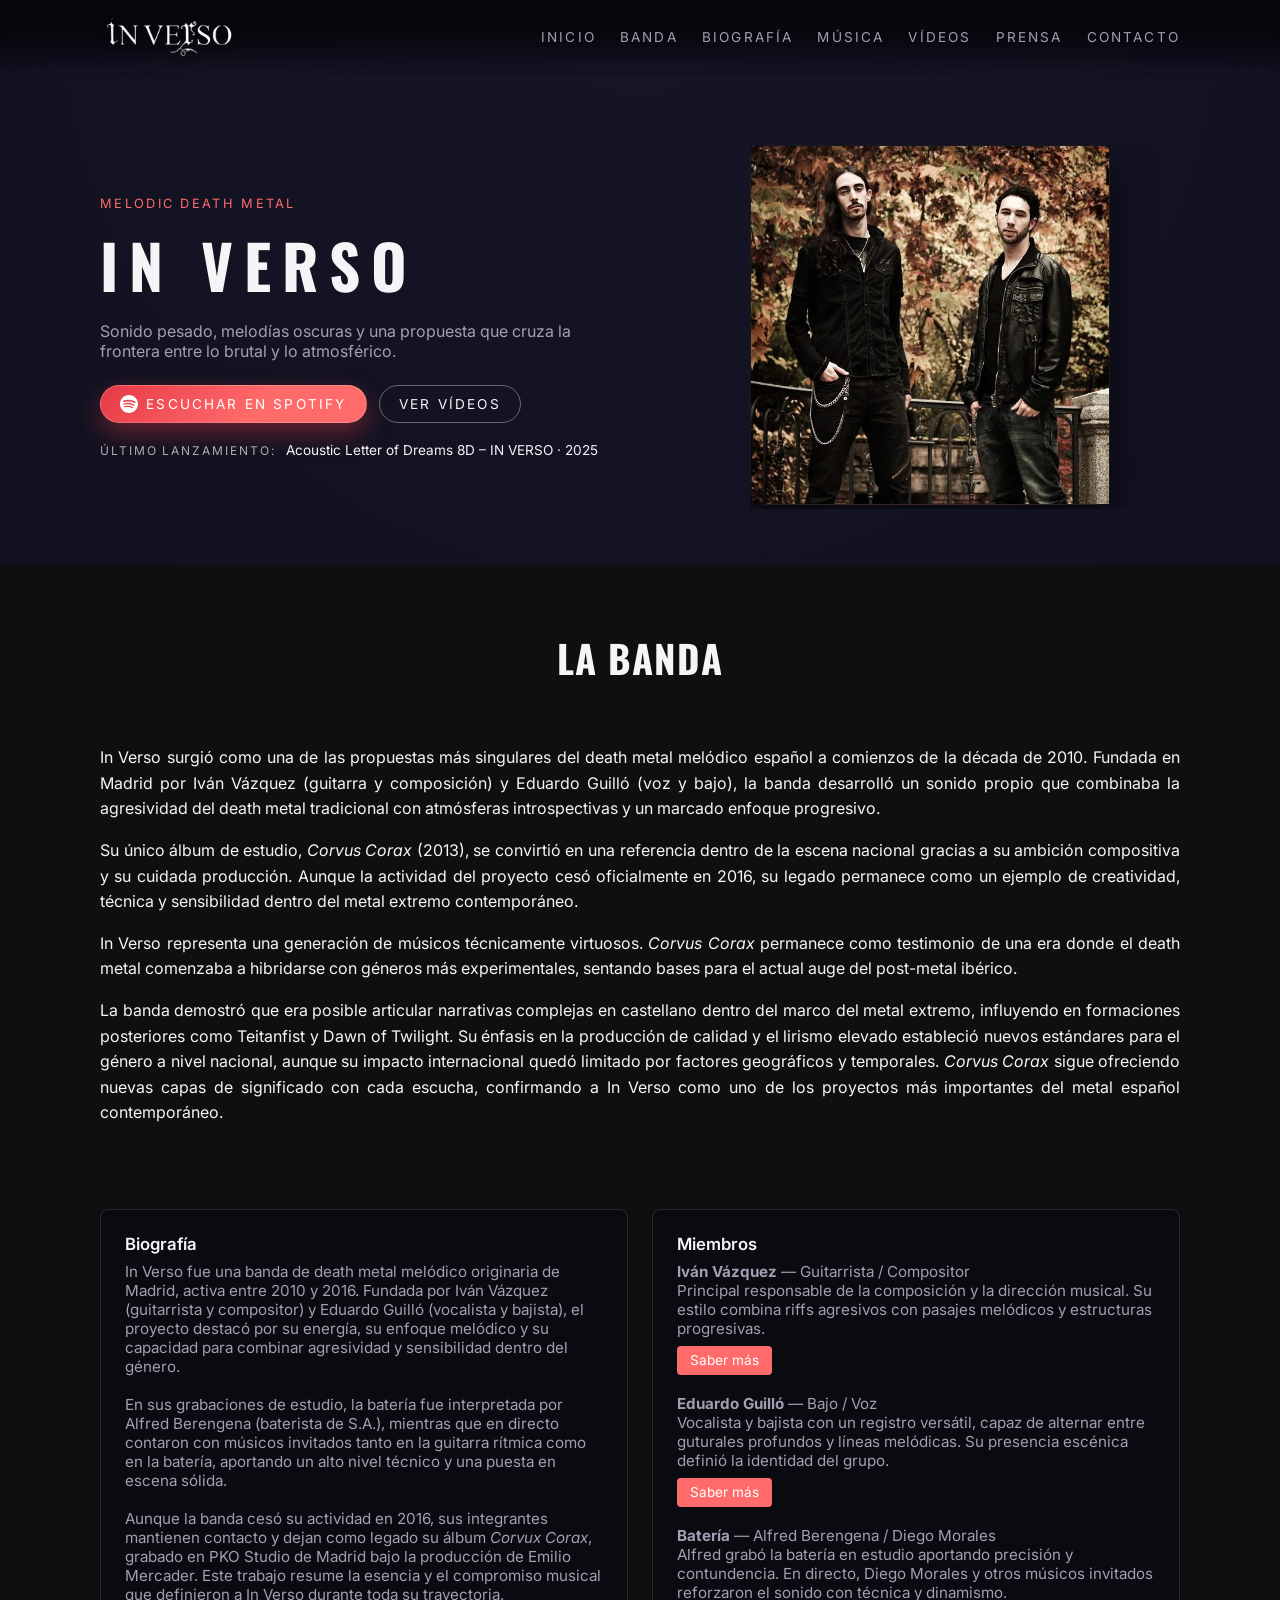
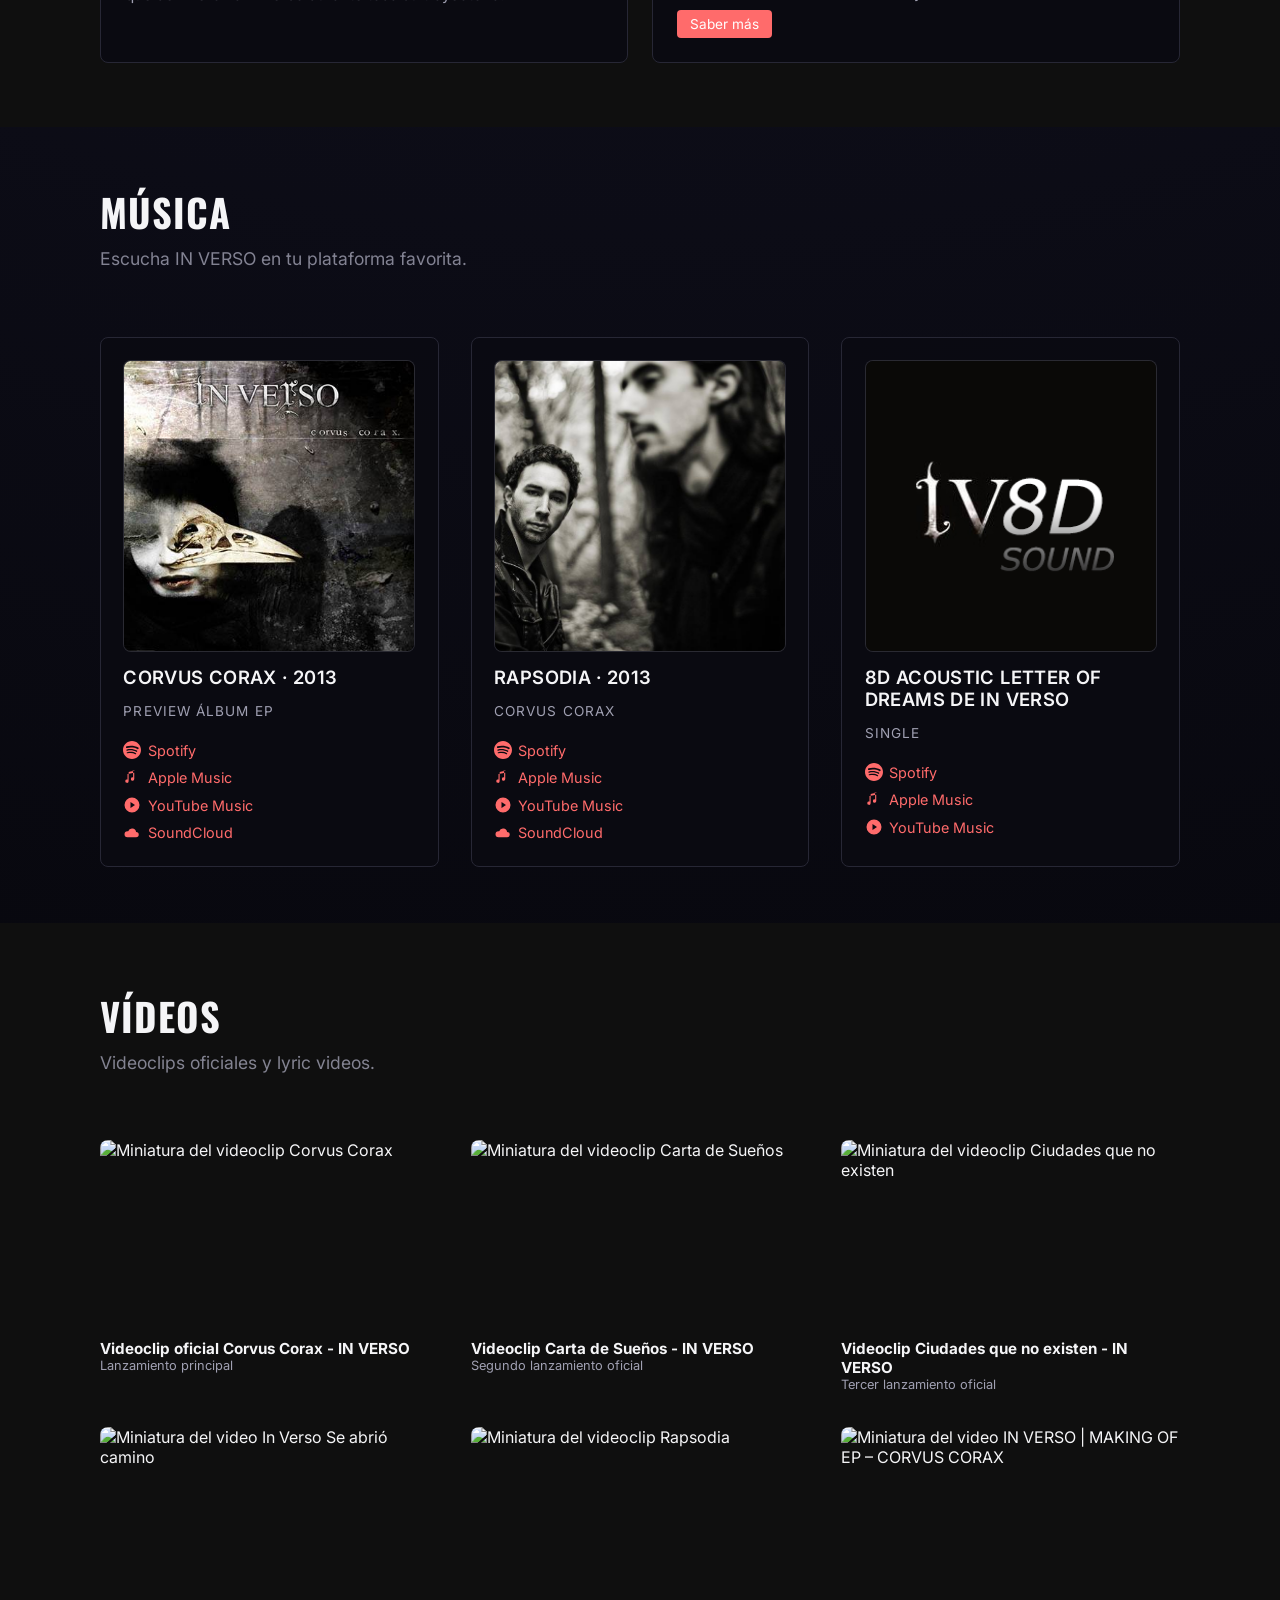
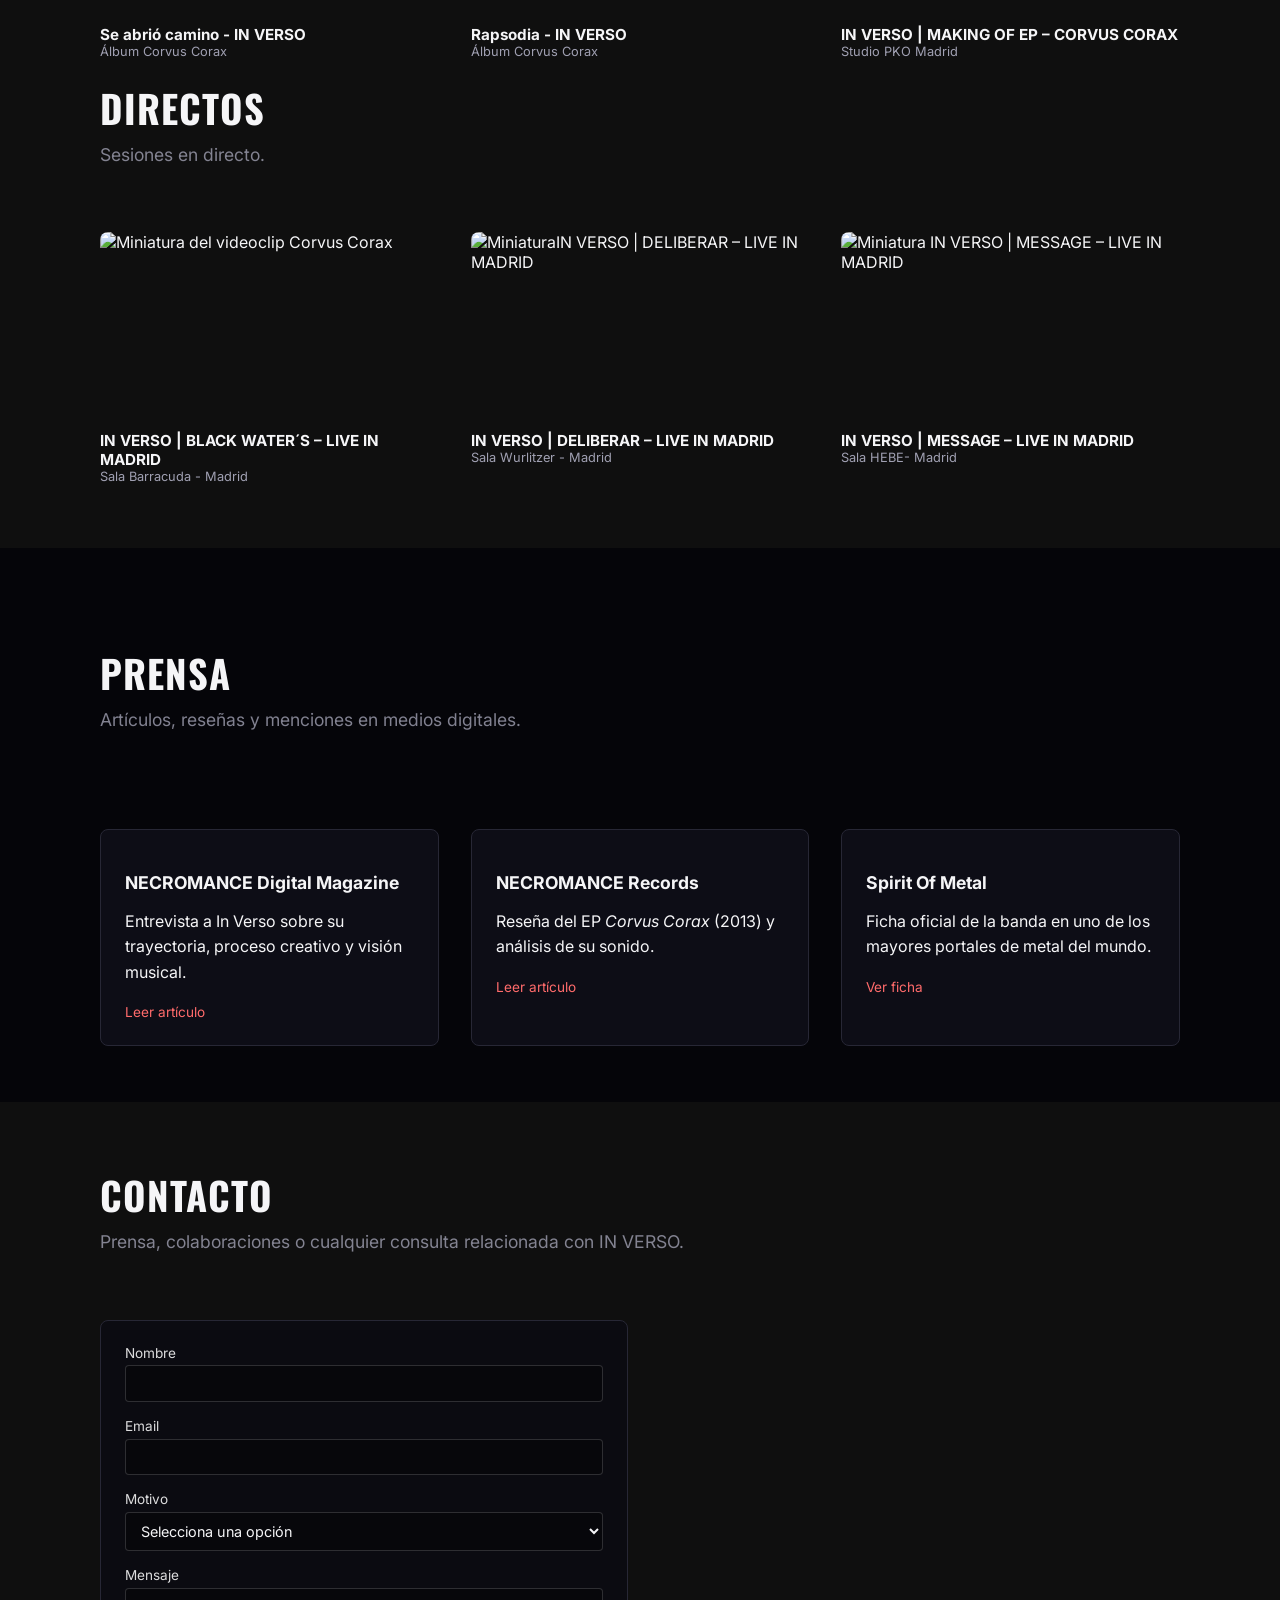
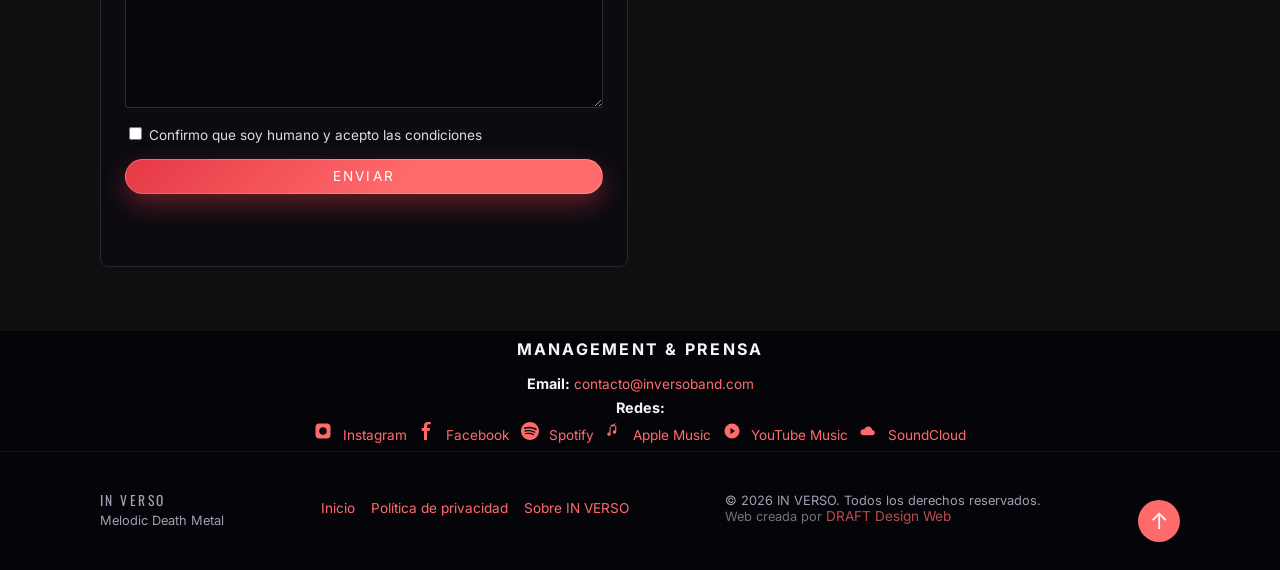
==== commit 40a2860f: "form" ====
--- a/index.html
+++ b/index.html
@@ -600,7 +600,10 @@
     </section>
 
 
+
+
     <!-- CONTACTO -->
+    <!-- Sección de contacto con formulario, FORMSPREE + reCAPTCHA v3 y honeypot -->
     <section id="contact" class="section section--alt">
       <div class="container section__inner">
         <header class="section__header">
@@ -612,29 +615,28 @@
 
         <div class="grid grid--2cols">
 
-          <!-- COLUMNA 1: FORMULARIO -->
-          <form id="contact-form" class="form" onsubmit="event.preventDefault(); sendEmailJS();">
+          <!-- FORMULARIO -->
+          <form id="contact-form" class="form" action="https://formspree.io/f/xdajpdaw" method="POST">
 
             <!-- Honeypot real -->
-            <input type="text" name="website" id="website" style="display:none !important">
-
-            <!-- Campo anti‑bot JS (nombre corregido) -->
-            <input type="hidden" id="human-check" name="human_check" />
+            <input type="text" name="_gotcha" style="display:none !important">
+
+            <!-- reCAPTCHA v3 token -->
+            <input type="hidden" name="g-recaptcha-response" id="g-recaptcha-response">
 
             <div class="form__group">
-              <label for="name" class="form__label">Nombre</label>
-              <input type="text" id="name" name="from_name" class="form__input" placeholder="Tu nombre" required />
+              <label class="form__label">Nombre</label>
+              <input type="text" name="from_name" class="form__input" required>
             </div>
 
             <div class="form__group">
-              <label for="email" class="form__label">Email</label>
-              <input type="email" id="email" name="from_email" class="form__input" placeholder="tu@email.com"
-                required />
+              <label class="form__label">Email</label>
+              <input type="email" name="from_email" class="form__input" required>
             </div>
 
             <div class="form__group">
-              <label for="reason" class="form__label">Motivo</label>
-              <select id="reason" name="reason" class="form__input">
+              <label class="form__label">Motivo</label>
+              <select name="reason" class="form__input">
                 <option value="">Selecciona una opción</option>
                 <option value="Prensa / Media">Prensa / Media</option>
                 <option value="Colaboraciones">Colaboraciones</option>
@@ -643,15 +645,14 @@
             </div>
 
             <div class="form__group">
-              <label for="message" class="form__label">Mensaje</label>
-              <textarea id="message" name="message" class="form__input form__input--textarea" rows="4"
-                placeholder="Escribe tu mensaje aquí"></textarea>
+              <label class="form__label">Mensaje</label>
+              <textarea name="message" class="form__input form__input--textarea" rows="4"></textarea>
             </div>
 
             <!-- CHECKBOX HUMANO -->
             <div class="form__group">
               <label class="form__label">
-                <input type="checkbox" id="human-verify" name="human_verify" required />
+                <input type="checkbox" id="human-verify" required>
                 Confirmo que soy humano y acepto las condiciones
               </label>
             </div>
@@ -660,30 +661,16 @@
             <p id="form-message" class="form-message"></p>
           </form>
 
-          <!-- EMAILJS -->
-          <script src="https://cdn.emailjs.com/dist/email.min.js"></script>
-
           <!-- reCAPTCHA v3 -->
           <script
             src="https://www.google.com/recaptcha/api.js?render=6LfSJ_4sAAAAANVq0GMaam5SbRum9gNCoyqgChmU"></script>
 
           <script>
-            // Inicializar EmailJS con tu PUBLIC KEY
-            emailjs.init("epS2IDJP9nJDy8mkB");
-
-            // Activar campo anti‑bot JS
-            document.getElementById("human-check").value = "ok";
-
-            function sendEmailJS() {
-              const form = document.getElementById("contact-form");
-              const msg = document.getElementById("form-message");
-              const submitBtn = form.querySelector('button[type="submit"]');
-
-              // Honeypot
-              if (form.website.value !== "") return;
-
-              // JS anti-bot
-              if (form["human_check"].value !== "ok") return;
+            const form = document.getElementById("contact-form");
+            const msg = document.getElementById("form-message");
+
+            form.addEventListener("submit", function (e) {
+              e.preventDefault();
 
               // Checkbox humano
               if (!document.getElementById("human-verify").checked) {
@@ -692,54 +679,28 @@
                 return;
               }
 
-              submitBtn.disabled = true;
-              submitBtn.textContent = "Validando...";
-              msg.textContent = "";
-
               // Ejecutar reCAPTCHA v3
               grecaptcha.ready(function () {
                 grecaptcha.execute("6LfSJ_4sAAAAANVq0GMaam5SbRum9gNCoyqgChmU", { action: "submit" })
                   .then(function (token) {
-
-                    // Añadir token al formulario
-                    let tokenInput = form.querySelector('input[name="g-recaptcha-response"]');
-                    if (!tokenInput) {
-                      tokenInput = document.createElement("input");
-                      tokenInput.type = "hidden";
-                      tokenInput.name = "g-recaptcha-response";
-                      form.appendChild(tokenInput);
-                    }
-                    tokenInput.value = token;
-
-                    // Enviar EmailJS
-                    submitBtn.textContent = "Enviando...";
-
-                    emailjs.sendForm("service_1yyeych", "template_wa8llkc", form)
-                      .then(() => {
-                        msg.textContent = "Mensaje enviado correctamente. ¡Gracias!";
-                        msg.style.color = "green";
-                        form.reset();
-                        submitBtn.disabled = false;
-                        submitBtn.textContent = "Enviar";
-
-                        // Reactivar campo anti‑bot
-                        document.getElementById("human-check").value = "ok";
-                      })
-                      .catch(() => {
-                        msg.textContent = "Ha ocurrido un error al enviar el mensaje.";
-                        msg.style.color = "red";
-                        submitBtn.disabled = false;
-                        submitBtn.textContent = "Enviar";
-                      });
+                    document.getElementById("g-recaptcha-response").value = token;
+
+                    // Enviar formulario a Formspree
+                    form.submit();
                   });
               });
-            }
+            });
           </script>
 
-
-
         </div>
       </div>
+    </section>
+
+
+
+
+    </div>
+    </div>
     </section>
 
 
